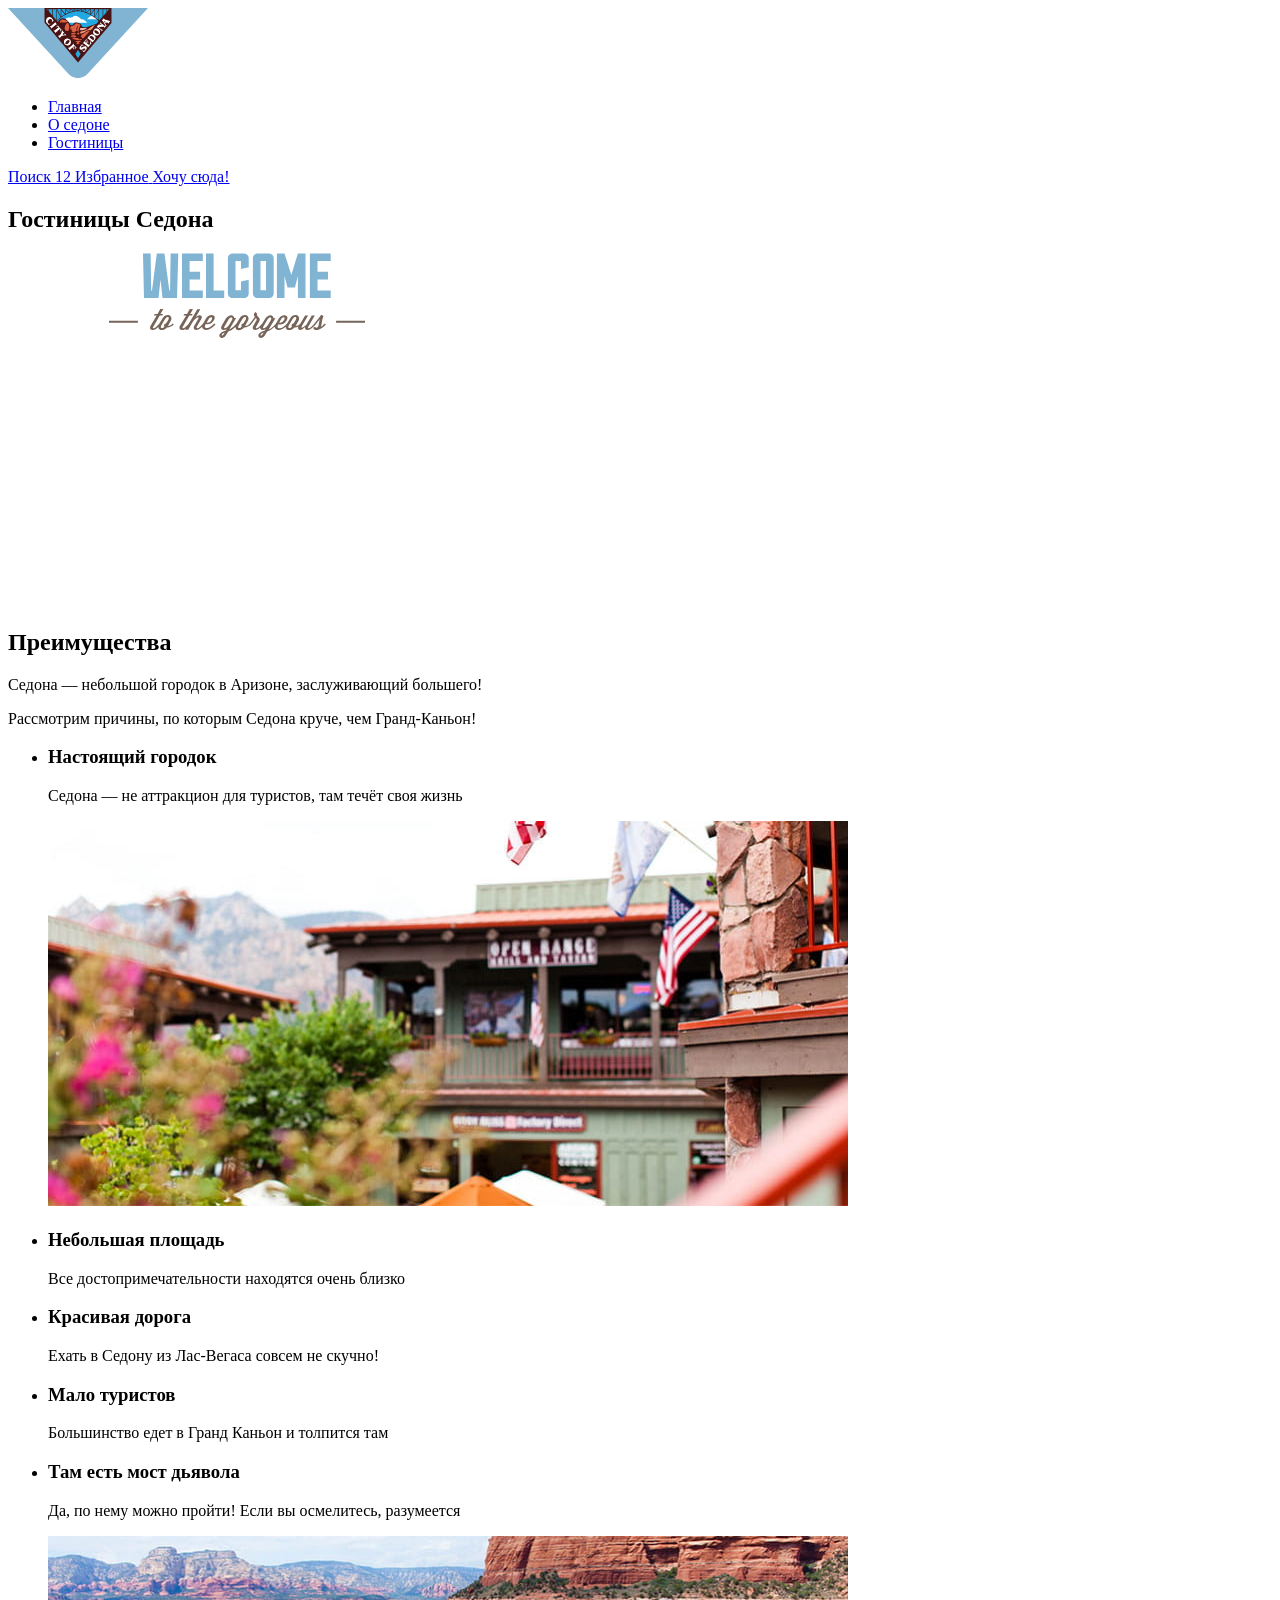
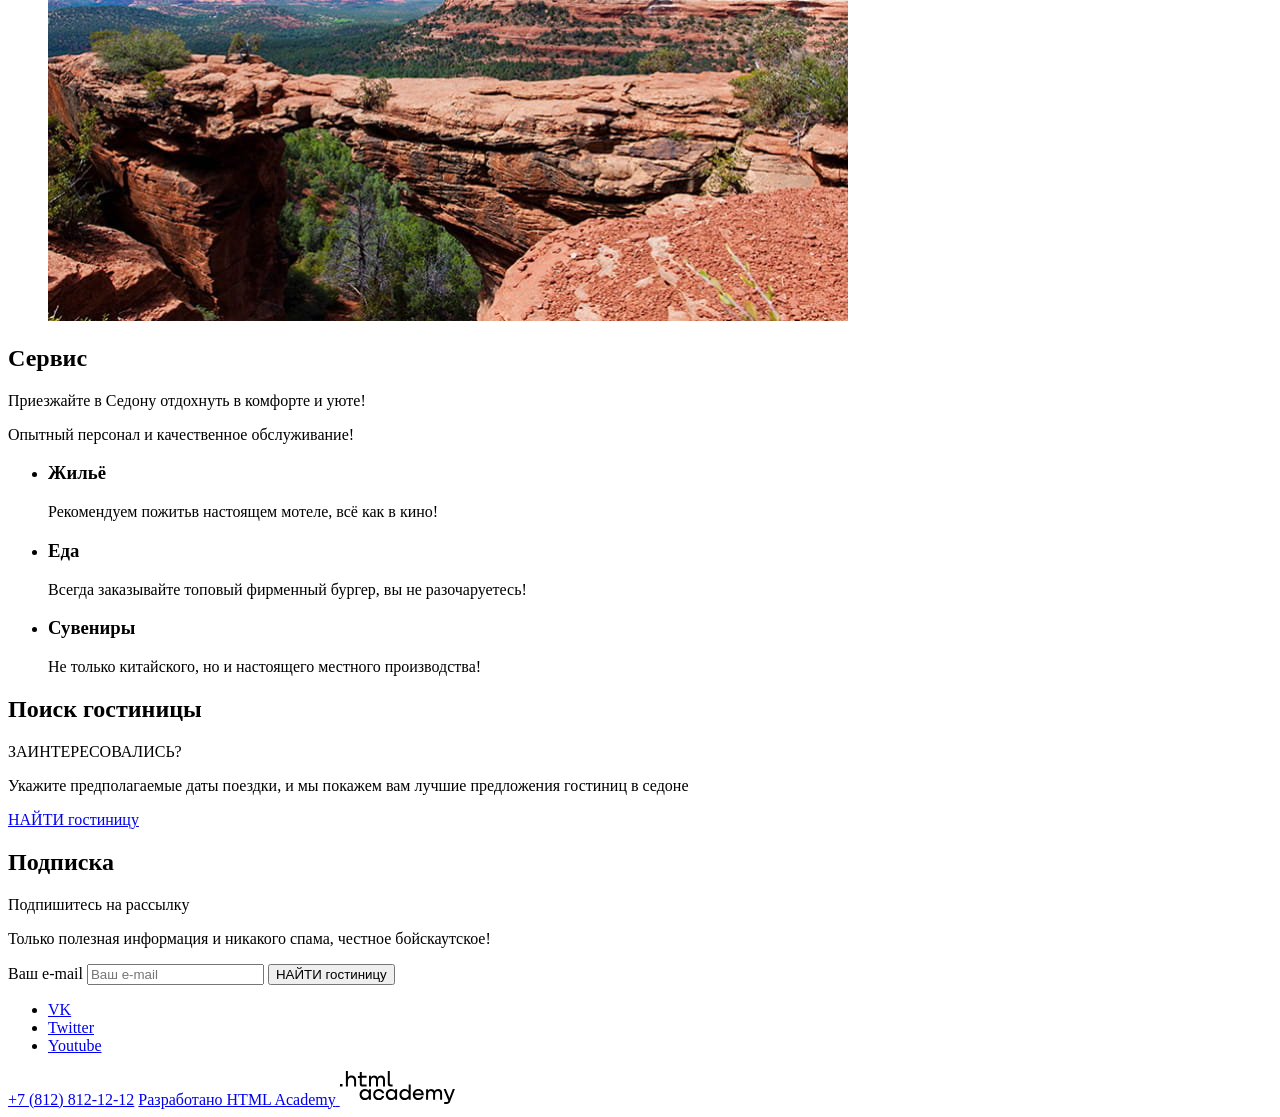
==== index.html @ 7c98ccb4 "Правки разметки и подключение стилей" ====
<!DOCTYPE html>
<html class="page" lang="ru">
  <head>
    <meta charset="utf-8">
    <meta name="viewport" content="width=device-width,initial-scale=1">
    <link href="styles/styles.css" rel="stylesheet">
    <title>HTML Academy: Седона</title>
  </head>
  <body class="page__body">
    <header class="page__header header">
      <div class="header__container">
        <div class="header__logo logo">
          <a
            href="/"
            aria-label="Home"
            title="Home"
            tabindex="0"
          >
            <img src="img/content-images/logo.svg" alt="Гостиницы Седона">
          </a>
        </div>

        <nav class="header__navigation">
          <ul class="header__navigation-list">
            <li class="header__navigation-item">
              <a class="header__navigation-link" href="#">
                Главная
              </a>
            </li>
            <li class="header__navigation-item">
              <a class="header__navigation-link" href="#">
                О седоне
              </a>
            </li>
            <li class="header__navigation-item">
              <a class="header__navigation-link" href="#">
                Гостиницы
              </a>
            </li>
          </ul>
        </nav>

        <div class="header__user-panel user-panel">
          <a class="user-panel__search" href="#">
            <span class="visually-hidden">Поиск</span>
          </a>
          <a class="user-panel__favorites" href="#">
            <span class="user-panel__favorites-couter">12</span>
            <span class="visually-hidden">Избранное</span>
          </a>
          <a class="user-panel__button button" href="#">
            Хочу сюда!
          </a>
        </div>
      </div>
    </header>
    <main class="page__main">

      <section class="hero">
        <h1 class="visually-hidden">Гостиницы Седона</h1>
        <img class="hero__image" src="img/content-images/welcome.svg" alt="Welcome to the gorgeous Sedona">
      </section>

      <section class="features">
        <h2 class="visually-hidden">Преимущества</h2>

        <div class="features__intro">
          <p class="features__intro-heading">Седона — небольшой городок в Аризоне, заслуживающий большего!</p>
          <p class="features__intro-text">Рассмотрим причины, по которым Седона круче, чем Гранд-Каньон!</p>
        </div>

        <ul class="features__list">
          <li class="features__item features__item--special">
            <div class="features__content">
              <h3 class="features__heading">Настоящий городок</h3>
              <p class="features__text">Седона — не аттракцион для туристов, там течёт своя жизнь</p>
            </div>

            <div class="features__picture features__picture--right">
              <img src="img/content-images/photo-1.jpg" alt="Отель с магазином, на фоне горы">
            </div>
          </li>

          <li class="features__item">
            <div class="features__content">
              <h3 class="features__heading">Небольшая площадь</h3>
              <p class="features__text">Все достопримечательности находятся очень близко</p>
            </div>
          </li>

          <li class="features__item">
            <div class="features__content">
              <h3 class="features__heading">Красивая дорога</h3>
              <p class="features__text">Ехать в Седону из Лас-Вегаса совсем не скучно!</p>
            </div>
          </li>

          <li class="features__item">
            <div class="features__content">
              <h3 class="features__heading">Мало туристов</h3>
              <p class="features__text">Большинство едет в Гранд Каньон и толпится там</p>
            </div>
          </li>

          <li class="features__item features__item--special">
            <div class="features__content">
              <h3 class="features__heading">Там есть мост дьявола</h3>
              <p class="features__text">Да, по нему можно пройти! Если вы осмелитесь, разумеется</p>
            </div>

            <div class="features__picture features__picture--left">
              <img src="img/content-images/photo-2.jpg" alt="Естественный каменный мост над пропастью, на фоне долины, окруженной горами">
            </div>
          </li>
        </ul>
      </section>

      <section class="services">
        <h2 class="visually-hidden">Сервис</h2>
        <div class="services__intro">
          <p class="services__intro-heading">Приезжайте в Седону отдохнуть в комфорте и уюте!</p>
          <p class="services__intro-text">Опытный персонал и качественное обслуживание!</p>
        </div>

        <ul class="services__list">
          <li class="services__item">
            <div class="services__content">
              <h3 class="services__title">Жильё</h3>
              <p class="services__text">Рекомендуем пожитьв настоящем мотеле, всё как в кино!</p>
            </div>
          </li>
          <li class="services__item">
            <div class="services__content">
              <h3 class="services__title">Еда</h3>
              <p class="services__text">Всегда заказывайте топовый фирменный бургер, вы не разочаруетесь!</p>
            </div>
          </li>
          <li class="services__item">
            <div class="services__content">
              <h3 class="services__title">Сувениры</h3>
              <p class="services__text">Не только китайского, но и настоящего местного производства!</p>
            </div>
          </li>
        </ul>
      </section>

      <section class="hotel-search">
        <h2 class="visually-hidden">Поиск гостиницы</h2>
        <div class="search__container">
          <p class="search__heading">ЗАИНТЕРЕСОВАЛИСЬ?</p>
          <p class="search__text">Укажите предполагаемые даты поездки, и мы покажем вам лучшие предложения гостиниц в седоне</p>
          <a class="search__button button" href="#">НАЙТИ гостиницу</a>
        </div>
      </section>

      <section class="subscribe">
        <h2 class="visually-hidden">Подписка</h2>
        <div class="subscribe__container">
          <p class="subscribe__heading">Подпишитесь на рассылку</p>
          <p class="subscribe__text">Только полезная информация и никакого спама, честное бойскаутское!</p>
          <form class="subscribe__form" action="https://echo.htmlacademy.ru/" method="post">
            <label class="subscribe__label">
              <span class="visually-hidden">Ваш e-mail</span>
              <input class="subscribe__input" type="email" name="appointment-mail" placeholder="Ваш e-mail" required>
            </label>
            <button class="subscribe__button button" type="submit">НАЙТИ гостиницу</button>
          </form>
        </div>
      </section>
    </main>
    <footer class="page__footer footer">
      <div class="footer__container">
        <ul class="footer__social social">
          <li class="social__item">
            <a class="social__link" href="https://vk.com/htmlacademy">
              <span class="visually-hidden">VK</span>

            </a>
          </li>
          <li class="social__item">
            <a class="social__link" href="https://t.me/htmlacademy">
              <span class="visually-hidden">Twitter</span>

            </a>
          </li>
          <li class="social__item">
            <a class="social__link" href="https://www.youtube.com/user/htmlacademyru">
              <span class="visually-hidden">Youtube</span>

            </a>
          </li>
       </ul>
        <a class="footer__phone" href="tel:78128121212">+7 (812) 812-12-12</a>
        <a class="footer__partner-logo" href="https://htmlacademy.ru/">
          <span class="visually-hidden">Разработано HTML Academy</span>
          <svg xmlns="http://www.w3.org/2000/svg" width="115" height="34" viewbox="0 0 115 34" aria-hidden="true">
            <path d="M0 12.9v2.6h2.5v-2.6H0ZM11.6 4.5c-1.6 0-2.8.7-3.6 1.7h-.1V0h-2v15.5h2v-5.3c0-2.1 1.3-3.6 3.3-3.6 1.8 0 2.9 1.4 2.9 3.2v5.7h2V9.4c.1-3-1.8-4.9-4.5-4.9ZM26.6 4.8h-4.8V1.1h-2v3.8h-1.9v2h1.9v6c0 1.7 1 2.7 2.7 2.7h4.1v-2h-3.7c-.7 0-1.1-.4-1.1-1.1V6.8h4.8v-2ZM41.1 4.6c-1.6 0-2.9.8-3.5 2.1h-.1c-.6-1.2-1.8-2.1-3.4-2.1-1.4 0-2.5.8-3.1 1.8h-.1V4.8H29v10.6h2V10c0-2 1-3.5 2.6-3.5 1.5 0 2.4 1 2.4 2.6v6.3h2V9.8c0-2.4 1.4-3.3 2.6-3.3 1.5 0 2.4 1 2.4 2.6v6.3h2V8.9c.1-2.5-1.4-4.3-3.9-4.3ZM47.8 12.7c0 1.7 1 2.7 2.8 2.7h2v-2h-1.7c-.7 0-1.1-.4-1.1-1.1V0h-2v12.7ZM28.9 19.7c-.9-1.1-2.2-1.8-3.9-1.8-3.1 0-5.4 2.3-5.4 5.6s2.3 5.6 5.4 5.6c1.8 0 3-.8 3.8-1.9h.1v1.6h2V18.2h-2v1.5Zm-3.6 7.4c-2.2 0-3.6-1.6-3.6-3.6s1.4-3.6 3.6-3.6 3.6 1.6 3.6 3.6c0 1.9-1.4 3.6-3.6 3.6ZM44.2 22c-.5-2.4-2.6-4.1-5.4-4.1a5.4 5.4 0 0 0-5.6 5.6c0 3.1 2.2 5.6 5.6 5.6 2.8 0 4.9-1.8 5.4-4.2h-2.1a3.4 3.4 0 0 1-3.3 2.3c-2.2 0-3.6-1.6-3.6-3.6s1.4-3.6 3.6-3.6c1.6 0 2.8 1 3.3 2.2h2.1V22ZM55.1 19.7c-.9-1.1-2.2-1.8-3.9-1.8-3.1 0-5.4 2.3-5.4 5.6s2.3 5.6 5.4 5.6c1.8 0 3-.8 3.8-1.9h.1v1.6h2V18.2h-2v1.5Zm-3.6 7.4c-2.2 0-3.6-1.6-3.6-3.6s1.4-3.6 3.6-3.6 3.6 1.6 3.6 3.6c0 1.9-1.5 3.6-3.6 3.6ZM68.7 19.8c-.9-1.1-2.2-1.9-3.9-1.9-3.1 0-5.4 2.3-5.4 5.6s2.2 5.6 5.4 5.6c1.7 0 3-.8 3.8-1.8h.1v1.5h2V13.4h-2v6.4Zm-3.6 7.3c-2.2 0-3.6-1.6-3.6-3.6s1.4-3.6 3.6-3.6 3.6 1.6 3.6 3.6c-.1 2-1.5 3.6-3.6 3.6ZM78.3 17.9c-3.3 0-5.5 2.5-5.5 5.6 0 3 2.1 5.6 5.5 5.6 2.5 0 4.5-1.3 5.2-3.6h-2.1c-.5 1-1.6 1.6-3 1.6-1.9 0-3.3-1.3-3.4-2.9h8.8c.2-3.6-2-6.3-5.5-6.3Zm0 1.9c1.7 0 3 1 3.3 2.6h-6.5c.3-1.5 1.5-2.6 3.2-2.6ZM98.2 17.9c-1.6 0-2.9.8-3.6 2h-.1c-.6-1.2-1.8-2-3.4-2-1.4 0-2.5.7-3.1 1.8v-1.5h-1.9v10.6h2v-5.4c0-2 1-3.4 2.6-3.5 1.5 0 2.4 1 2.4 2.6v6.3h2v-5.6c0-2.4 1.4-3.3 2.6-3.3 1.5 0 2.4 1 2.4 2.6v6.3h2v-6.5c.1-2.6-1.4-4.4-3.9-4.4ZM109.4 27l-3.6-8.9h-2.2l4.8 11.6c-.3.9-.7 1.2-1.7 1.2h-2.5v2h2.5c1.8 0 2.8-.8 3.5-2.6l4.7-12.2h-2.1l-3.4 8.9Z"/>
          </svg>
        </a>
      </div>
    </footer>
  </body>
</html>
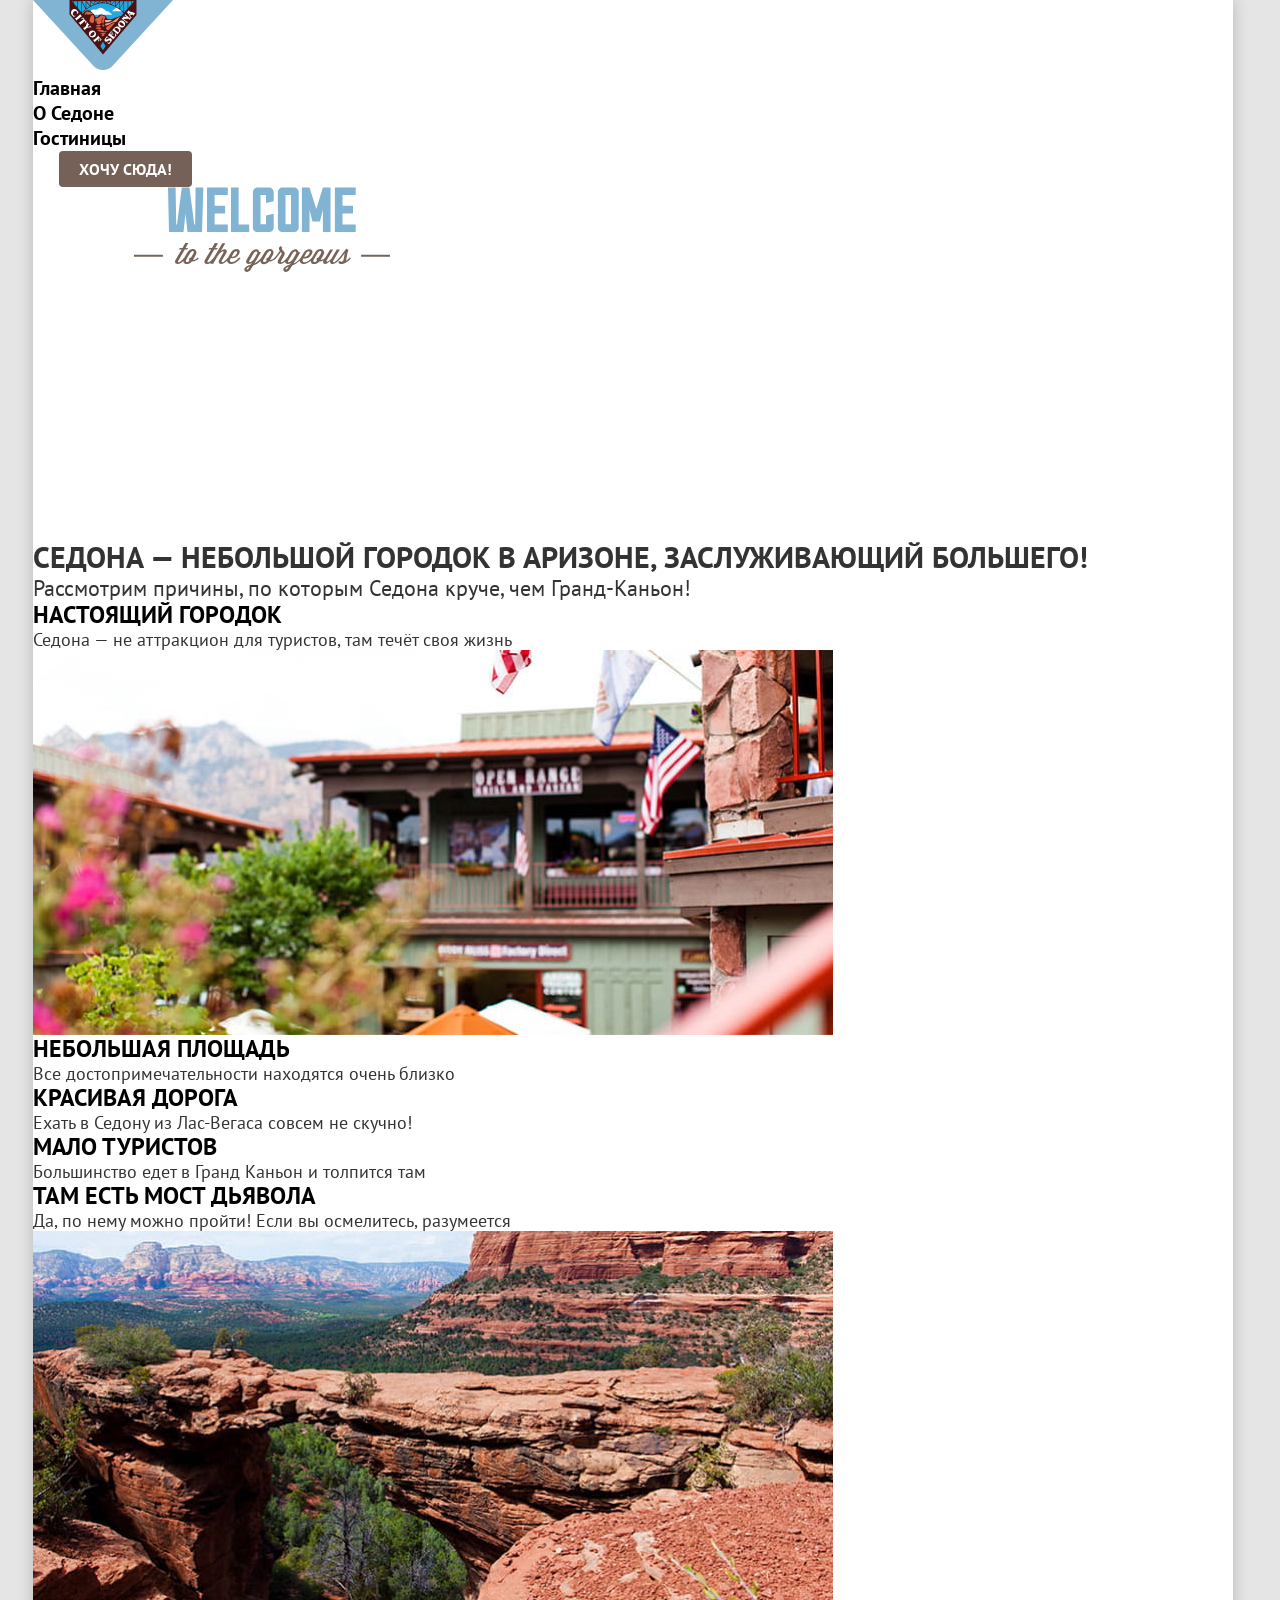
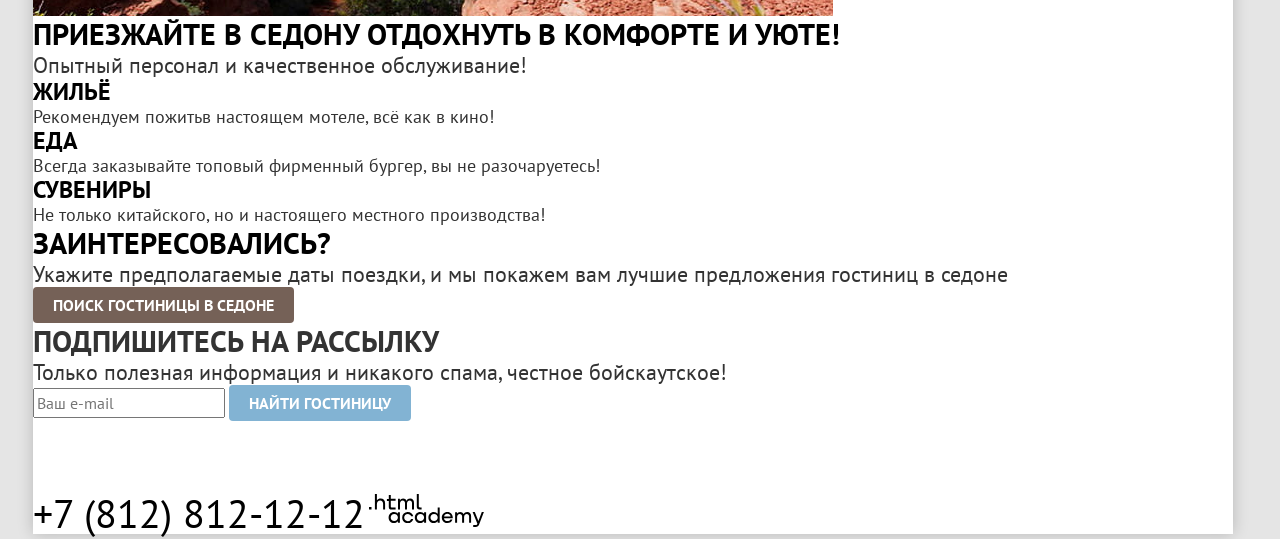
==== commit f35eb8bc: "Добавлены шрифты и базовые текстовые стили. Мелкие правки текста и разметки." ====
--- a/index.html
+++ b/index.html
@@ -7,197 +7,198 @@
     <title>HTML Academy: Седона</title>
   </head>
   <body class="page__body">
-    <header class="page__header header">
-      <div class="header__container">
-        <div class="header__logo logo">
+    <div class="page__wrapper">
+      <header class="page__header header">
+        <div class="header__container">
           <a
+            class="header__logo logo"
             href="/"
             aria-label="Home"
             title="Home"
             tabindex="0"
           >
-            <img src="img/content-images/logo.svg" alt="Гостиницы Седона">
+            <img src="img/content-images/logo.svg" width="140" height="70" alt="Гостиницы Седона">
+          </a>
+
+          <nav class="header__navigation">
+            <ul class="header__navigation-list">
+              <li class="header__navigation-item">
+                <a class="header__navigation-link" href="#">
+                  Главная
+                </a>
+              </li>
+              <li class="header__navigation-item">
+                <a class="header__navigation-link" href="#">
+                  О Седоне
+                </a>
+              </li>
+              <li class="header__navigation-item">
+                <a class="header__navigation-link" href="#">
+                  Гостиницы
+                </a>
+              </li>
+            </ul>
+          </nav>
+
+          <div class="header__user-panel user-panel">
+            <a class="user-panel__search" href="#">
+              <span class="visually-hidden">Поиск</span>
+            </a>
+            <a class="user-panel__favorites" href="#">
+              <span class="user-panel__favorites-counter">12</span>
+              <span class="visually-hidden">Избранное</span>
+            </a>
+            <a class="user-panel__button button" href="#">
+              Хочу сюда!
+            </a>
+          </div>
+        </div>
+      </header>
+      <main class="page__main">
+
+        <section class="hero">
+          <h1 class="visually-hidden">Гостиницы Седона</h1>
+          <img class="hero__image" src="img/content-images/welcome.svg" width="458" height="352" alt="Welcome to the gorgeous Sedona">
+        </section>
+
+        <section class="features">
+          <h2 class="visually-hidden">Преимущества</h2>
+
+          <div class="features__intro">
+            <p class="features__intro-heading">Седона — небольшой городок в Аризоне, заслуживающий большего!</p>
+            <p class="features__intro-text">Рассмотрим причины, по которым Седона круче, чем Гранд-Каньон!</p>
+          </div>
+
+          <ul class="features__list">
+            <li class="features__item features__item--special">
+              <div class="features__content">
+                <h3 class="features__heading">Настоящий городок</h3>
+                <p class="features__text">Седона — не аттракцион для туристов, там течёт своя жизнь</p>
+              </div>
+
+              <div class="features__picture features__picture--right">
+                <img src="img/content-images/photo-1.jpg" width="800" height="385" alt="Отель с магазином, на фоне горы">
+              </div>
+            </li>
+
+            <li class="features__item">
+              <div class="features__content">
+                <h3 class="features__heading">Небольшая площадь</h3>
+                <p class="features__text">Все достопримечательности находятся очень близко</p>
+              </div>
+            </li>
+
+            <li class="features__item">
+              <div class="features__content">
+                <h3 class="features__heading">Красивая дорога</h3>
+                <p class="features__text">Ехать в Седону из Лас-Вегаса совсем не скучно!</p>
+              </div>
+            </li>
+
+            <li class="features__item">
+              <div class="features__content">
+                <h3 class="features__heading">Мало туристов</h3>
+                <p class="features__text">Большинство едет в Гранд Каньон и толпится там</p>
+              </div>
+            </li>
+
+            <li class="features__item features__item--special">
+              <div class="features__content">
+                <h3 class="features__heading">Там есть мост дьявола</h3>
+                <p class="features__text">Да, по нему можно пройти! Если вы осмелитесь, разумеется</p>
+              </div>
+
+              <div class="features__picture features__picture--left">
+                <img src="img/content-images/photo-2.jpg" width="800" height="385" alt="Естественный каменный мост над пропастью, на фоне долины, окруженной горами">
+              </div>
+            </li>
+          </ul>
+        </section>
+
+        <section class="services">
+          <h2 class="visually-hidden">Сервис</h2>
+          <div class="services__intro">
+            <p class="services__intro-heading">Приезжайте в Седону отдохнуть в комфорте и уюте!</p>
+            <p class="services__intro-text">Опытный персонал и качественное обслуживание!</p>
+          </div>
+
+          <ul class="services__list">
+            <li class="services__item">
+              <div class="services__content">
+                <h3 class="services__title">Жильё</h3>
+                <p class="services__text">Рекомендуем пожитьв настоящем мотеле, всё как в кино!</p>
+              </div>
+            </li>
+            <li class="services__item">
+              <div class="services__content">
+                <h3 class="services__title">Еда</h3>
+                <p class="services__text">Всегда заказывайте топовый фирменный бургер, вы не разочаруетесь!</p>
+              </div>
+            </li>
+            <li class="services__item">
+              <div class="services__content">
+                <h3 class="services__title">Сувениры</h3>
+                <p class="services__text">Не только китайского, но и настоящего местного производства!</p>
+              </div>
+            </li>
+          </ul>
+        </section>
+
+        <section class="hotel-search">
+          <h2 class="visually-hidden">Поиск гостиницы</h2>
+          <div class="hotel-search__container">
+            <p class="hotel-search__heading">ЗАИНТЕРЕСОВАЛИСЬ?</p>
+            <p class="hotel-search__text">Укажите предполагаемые даты поездки, и мы покажем вам лучшие предложения гостиниц в седоне</p>
+            <button class="hotel-search__button button" href="#">ПОИСК ГОСТИНИЦЫ В седоне</button>
+          </div>
+        </section>
+
+        <section class="subscribe">
+          <h2 class="visually-hidden">Подписка</h2>
+          <div class="subscribe__container">
+            <p class="subscribe__heading">Подпишитесь на рассылку</p>
+            <p class="subscribe__text">Только полезная информация и никакого спама, честное бойскаутское!</p>
+            <form class="subscribe__form" action="https://echo.htmlacademy.ru/" method="post">
+              <label class="subscribe__label">
+                <span class="visually-hidden">Ваш e-mail</span>
+                <input class="subscribe__input" type="email" name="appointment-mail" placeholder="Ваш e-mail" required>
+              </label>
+              <button class="subscribe__button button button-secondary" type="submit">НАЙТИ гостиницу</button>
+            </form>
+          </div>
+        </section>
+      </main>
+      <footer class="page__footer footer">
+        <div class="footer__container">
+          <ul class="footer__social social">
+            <li class="social__item">
+              <a class="social__link" href="https://vk.com/htmlacademy">
+                <span class="visually-hidden">VK</span>
+
+              </a>
+            </li>
+            <li class="social__item">
+              <a class="social__link" href="https://t.me/htmlacademy">
+                <span class="visually-hidden">Twitter</span>
+
+              </a>
+            </li>
+            <li class="social__item">
+              <a class="social__link" href="https://www.youtube.com/user/htmlacademyru">
+                <span class="visually-hidden">Youtube</span>
+
+              </a>
+            </li>
+         </ul>
+          <a class="footer__phone" href="tel:78128121212">+7 (812) 812-12-12</a>
+          <a class="footer__partner-logo" href="https://htmlacademy.ru/">
+            <span class="visually-hidden">Разработано HTML Academy</span>
+            <svg xmlns="http://www.w3.org/2000/svg" width="115" height="34" viewbox="0 0 115 34" aria-hidden="true">
+              <path d="M0 12.9v2.6h2.5v-2.6H0ZM11.6 4.5c-1.6 0-2.8.7-3.6 1.7h-.1V0h-2v15.5h2v-5.3c0-2.1 1.3-3.6 3.3-3.6 1.8 0 2.9 1.4 2.9 3.2v5.7h2V9.4c.1-3-1.8-4.9-4.5-4.9ZM26.6 4.8h-4.8V1.1h-2v3.8h-1.9v2h1.9v6c0 1.7 1 2.7 2.7 2.7h4.1v-2h-3.7c-.7 0-1.1-.4-1.1-1.1V6.8h4.8v-2ZM41.1 4.6c-1.6 0-2.9.8-3.5 2.1h-.1c-.6-1.2-1.8-2.1-3.4-2.1-1.4 0-2.5.8-3.1 1.8h-.1V4.8H29v10.6h2V10c0-2 1-3.5 2.6-3.5 1.5 0 2.4 1 2.4 2.6v6.3h2V9.8c0-2.4 1.4-3.3 2.6-3.3 1.5 0 2.4 1 2.4 2.6v6.3h2V8.9c.1-2.5-1.4-4.3-3.9-4.3ZM47.8 12.7c0 1.7 1 2.7 2.8 2.7h2v-2h-1.7c-.7 0-1.1-.4-1.1-1.1V0h-2v12.7ZM28.9 19.7c-.9-1.1-2.2-1.8-3.9-1.8-3.1 0-5.4 2.3-5.4 5.6s2.3 5.6 5.4 5.6c1.8 0 3-.8 3.8-1.9h.1v1.6h2V18.2h-2v1.5Zm-3.6 7.4c-2.2 0-3.6-1.6-3.6-3.6s1.4-3.6 3.6-3.6 3.6 1.6 3.6 3.6c0 1.9-1.4 3.6-3.6 3.6ZM44.2 22c-.5-2.4-2.6-4.1-5.4-4.1a5.4 5.4 0 0 0-5.6 5.6c0 3.1 2.2 5.6 5.6 5.6 2.8 0 4.9-1.8 5.4-4.2h-2.1a3.4 3.4 0 0 1-3.3 2.3c-2.2 0-3.6-1.6-3.6-3.6s1.4-3.6 3.6-3.6c1.6 0 2.8 1 3.3 2.2h2.1V22ZM55.1 19.7c-.9-1.1-2.2-1.8-3.9-1.8-3.1 0-5.4 2.3-5.4 5.6s2.3 5.6 5.4 5.6c1.8 0 3-.8 3.8-1.9h.1v1.6h2V18.2h-2v1.5Zm-3.6 7.4c-2.2 0-3.6-1.6-3.6-3.6s1.4-3.6 3.6-3.6 3.6 1.6 3.6 3.6c0 1.9-1.5 3.6-3.6 3.6ZM68.7 19.8c-.9-1.1-2.2-1.9-3.9-1.9-3.1 0-5.4 2.3-5.4 5.6s2.2 5.6 5.4 5.6c1.7 0 3-.8 3.8-1.8h.1v1.5h2V13.4h-2v6.4Zm-3.6 7.3c-2.2 0-3.6-1.6-3.6-3.6s1.4-3.6 3.6-3.6 3.6 1.6 3.6 3.6c-.1 2-1.5 3.6-3.6 3.6ZM78.3 17.9c-3.3 0-5.5 2.5-5.5 5.6 0 3 2.1 5.6 5.5 5.6 2.5 0 4.5-1.3 5.2-3.6h-2.1c-.5 1-1.6 1.6-3 1.6-1.9 0-3.3-1.3-3.4-2.9h8.8c.2-3.6-2-6.3-5.5-6.3Zm0 1.9c1.7 0 3 1 3.3 2.6h-6.5c.3-1.5 1.5-2.6 3.2-2.6ZM98.2 17.9c-1.6 0-2.9.8-3.6 2h-.1c-.6-1.2-1.8-2-3.4-2-1.4 0-2.5.7-3.1 1.8v-1.5h-1.9v10.6h2v-5.4c0-2 1-3.4 2.6-3.5 1.5 0 2.4 1 2.4 2.6v6.3h2v-5.6c0-2.4 1.4-3.3 2.6-3.3 1.5 0 2.4 1 2.4 2.6v6.3h2v-6.5c.1-2.6-1.4-4.4-3.9-4.4ZM109.4 27l-3.6-8.9h-2.2l4.8 11.6c-.3.9-.7 1.2-1.7 1.2h-2.5v2h2.5c1.8 0 2.8-.8 3.5-2.6l4.7-12.2h-2.1l-3.4 8.9Z"/>
+            </svg>
           </a>
         </div>
-
-        <nav class="header__navigation">
-          <ul class="header__navigation-list">
-            <li class="header__navigation-item">
-              <a class="header__navigation-link" href="#">
-                Главная
-              </a>
-            </li>
-            <li class="header__navigation-item">
-              <a class="header__navigation-link" href="#">
-                О седоне
-              </a>
-            </li>
-            <li class="header__navigation-item">
-              <a class="header__navigation-link" href="#">
-                Гостиницы
-              </a>
-            </li>
-          </ul>
-        </nav>
-
-        <div class="header__user-panel user-panel">
-          <a class="user-panel__search" href="#">
-            <span class="visually-hidden">Поиск</span>
-          </a>
-          <a class="user-panel__favorites" href="#">
-            <span class="user-panel__favorites-couter">12</span>
-            <span class="visually-hidden">Избранное</span>
-          </a>
-          <a class="user-panel__button button" href="#">
-            Хочу сюда!
-          </a>
-        </div>
-      </div>
-    </header>
-    <main class="page__main">
-
-      <section class="hero">
-        <h1 class="visually-hidden">Гостиницы Седона</h1>
-        <img class="hero__image" src="img/content-images/welcome.svg" alt="Welcome to the gorgeous Sedona">
-      </section>
-
-      <section class="features">
-        <h2 class="visually-hidden">Преимущества</h2>
-
-        <div class="features__intro">
-          <p class="features__intro-heading">Седона — небольшой городок в Аризоне, заслуживающий большего!</p>
-          <p class="features__intro-text">Рассмотрим причины, по которым Седона круче, чем Гранд-Каньон!</p>
-        </div>
-
-        <ul class="features__list">
-          <li class="features__item features__item--special">
-            <div class="features__content">
-              <h3 class="features__heading">Настоящий городок</h3>
-              <p class="features__text">Седона — не аттракцион для туристов, там течёт своя жизнь</p>
-            </div>
-
-            <div class="features__picture features__picture--right">
-              <img src="img/content-images/photo-1.jpg" alt="Отель с магазином, на фоне горы">
-            </div>
-          </li>
-
-          <li class="features__item">
-            <div class="features__content">
-              <h3 class="features__heading">Небольшая площадь</h3>
-              <p class="features__text">Все достопримечательности находятся очень близко</p>
-            </div>
-          </li>
-
-          <li class="features__item">
-            <div class="features__content">
-              <h3 class="features__heading">Красивая дорога</h3>
-              <p class="features__text">Ехать в Седону из Лас-Вегаса совсем не скучно!</p>
-            </div>
-          </li>
-
-          <li class="features__item">
-            <div class="features__content">
-              <h3 class="features__heading">Мало туристов</h3>
-              <p class="features__text">Большинство едет в Гранд Каньон и толпится там</p>
-            </div>
-          </li>
-
-          <li class="features__item features__item--special">
-            <div class="features__content">
-              <h3 class="features__heading">Там есть мост дьявола</h3>
-              <p class="features__text">Да, по нему можно пройти! Если вы осмелитесь, разумеется</p>
-            </div>
-
-            <div class="features__picture features__picture--left">
-              <img src="img/content-images/photo-2.jpg" alt="Естественный каменный мост над пропастью, на фоне долины, окруженной горами">
-            </div>
-          </li>
-        </ul>
-      </section>
-
-      <section class="services">
-        <h2 class="visually-hidden">Сервис</h2>
-        <div class="services__intro">
-          <p class="services__intro-heading">Приезжайте в Седону отдохнуть в комфорте и уюте!</p>
-          <p class="services__intro-text">Опытный персонал и качественное обслуживание!</p>
-        </div>
-
-        <ul class="services__list">
-          <li class="services__item">
-            <div class="services__content">
-              <h3 class="services__title">Жильё</h3>
-              <p class="services__text">Рекомендуем пожитьв настоящем мотеле, всё как в кино!</p>
-            </div>
-          </li>
-          <li class="services__item">
-            <div class="services__content">
-              <h3 class="services__title">Еда</h3>
-              <p class="services__text">Всегда заказывайте топовый фирменный бургер, вы не разочаруетесь!</p>
-            </div>
-          </li>
-          <li class="services__item">
-            <div class="services__content">
-              <h3 class="services__title">Сувениры</h3>
-              <p class="services__text">Не только китайского, но и настоящего местного производства!</p>
-            </div>
-          </li>
-        </ul>
-      </section>
-
-      <section class="hotel-search">
-        <h2 class="visually-hidden">Поиск гостиницы</h2>
-        <div class="search__container">
-          <p class="search__heading">ЗАИНТЕРЕСОВАЛИСЬ?</p>
-          <p class="search__text">Укажите предполагаемые даты поездки, и мы покажем вам лучшие предложения гостиниц в седоне</p>
-          <a class="search__button button" href="#">НАЙТИ гостиницу</a>
-        </div>
-      </section>
-
-      <section class="subscribe">
-        <h2 class="visually-hidden">Подписка</h2>
-        <div class="subscribe__container">
-          <p class="subscribe__heading">Подпишитесь на рассылку</p>
-          <p class="subscribe__text">Только полезная информация и никакого спама, честное бойскаутское!</p>
-          <form class="subscribe__form" action="https://echo.htmlacademy.ru/" method="post">
-            <label class="subscribe__label">
-              <span class="visually-hidden">Ваш e-mail</span>
-              <input class="subscribe__input" type="email" name="appointment-mail" placeholder="Ваш e-mail" required>
-            </label>
-            <button class="subscribe__button button" type="submit">НАЙТИ гостиницу</button>
-          </form>
-        </div>
-      </section>
-    </main>
-    <footer class="page__footer footer">
-      <div class="footer__container">
-        <ul class="footer__social social">
-          <li class="social__item">
-            <a class="social__link" href="https://vk.com/htmlacademy">
-              <span class="visually-hidden">VK</span>
-
-            </a>
-          </li>
-          <li class="social__item">
-            <a class="social__link" href="https://t.me/htmlacademy">
-              <span class="visually-hidden">Twitter</span>
-
-            </a>
-          </li>
-          <li class="social__item">
-            <a class="social__link" href="https://www.youtube.com/user/htmlacademyru">
-              <span class="visually-hidden">Youtube</span>
-
-            </a>
-          </li>
-       </ul>
-        <a class="footer__phone" href="tel:78128121212">+7 (812) 812-12-12</a>
-        <a class="footer__partner-logo" href="https://htmlacademy.ru/">
-          <span class="visually-hidden">Разработано HTML Academy</span>
-          <svg xmlns="http://www.w3.org/2000/svg" width="115" height="34" viewbox="0 0 115 34" aria-hidden="true">
-            <path d="M0 12.9v2.6h2.5v-2.6H0ZM11.6 4.5c-1.6 0-2.8.7-3.6 1.7h-.1V0h-2v15.5h2v-5.3c0-2.1 1.3-3.6 3.3-3.6 1.8 0 2.9 1.4 2.9 3.2v5.7h2V9.4c.1-3-1.8-4.9-4.5-4.9ZM26.6 4.8h-4.8V1.1h-2v3.8h-1.9v2h1.9v6c0 1.7 1 2.7 2.7 2.7h4.1v-2h-3.7c-.7 0-1.1-.4-1.1-1.1V6.8h4.8v-2ZM41.1 4.6c-1.6 0-2.9.8-3.5 2.1h-.1c-.6-1.2-1.8-2.1-3.4-2.1-1.4 0-2.5.8-3.1 1.8h-.1V4.8H29v10.6h2V10c0-2 1-3.5 2.6-3.5 1.5 0 2.4 1 2.4 2.6v6.3h2V9.8c0-2.4 1.4-3.3 2.6-3.3 1.5 0 2.4 1 2.4 2.6v6.3h2V8.9c.1-2.5-1.4-4.3-3.9-4.3ZM47.8 12.7c0 1.7 1 2.7 2.8 2.7h2v-2h-1.7c-.7 0-1.1-.4-1.1-1.1V0h-2v12.7ZM28.9 19.7c-.9-1.1-2.2-1.8-3.9-1.8-3.1 0-5.4 2.3-5.4 5.6s2.3 5.6 5.4 5.6c1.8 0 3-.8 3.8-1.9h.1v1.6h2V18.2h-2v1.5Zm-3.6 7.4c-2.2 0-3.6-1.6-3.6-3.6s1.4-3.6 3.6-3.6 3.6 1.6 3.6 3.6c0 1.9-1.4 3.6-3.6 3.6ZM44.2 22c-.5-2.4-2.6-4.1-5.4-4.1a5.4 5.4 0 0 0-5.6 5.6c0 3.1 2.2 5.6 5.6 5.6 2.8 0 4.9-1.8 5.4-4.2h-2.1a3.4 3.4 0 0 1-3.3 2.3c-2.2 0-3.6-1.6-3.6-3.6s1.4-3.6 3.6-3.6c1.6 0 2.8 1 3.3 2.2h2.1V22ZM55.1 19.7c-.9-1.1-2.2-1.8-3.9-1.8-3.1 0-5.4 2.3-5.4 5.6s2.3 5.6 5.4 5.6c1.8 0 3-.8 3.8-1.9h.1v1.6h2V18.2h-2v1.5Zm-3.6 7.4c-2.2 0-3.6-1.6-3.6-3.6s1.4-3.6 3.6-3.6 3.6 1.6 3.6 3.6c0 1.9-1.5 3.6-3.6 3.6ZM68.7 19.8c-.9-1.1-2.2-1.9-3.9-1.9-3.1 0-5.4 2.3-5.4 5.6s2.2 5.6 5.4 5.6c1.7 0 3-.8 3.8-1.8h.1v1.5h2V13.4h-2v6.4Zm-3.6 7.3c-2.2 0-3.6-1.6-3.6-3.6s1.4-3.6 3.6-3.6 3.6 1.6 3.6 3.6c-.1 2-1.5 3.6-3.6 3.6ZM78.3 17.9c-3.3 0-5.5 2.5-5.5 5.6 0 3 2.1 5.6 5.5 5.6 2.5 0 4.5-1.3 5.2-3.6h-2.1c-.5 1-1.6 1.6-3 1.6-1.9 0-3.3-1.3-3.4-2.9h8.8c.2-3.6-2-6.3-5.5-6.3Zm0 1.9c1.7 0 3 1 3.3 2.6h-6.5c.3-1.5 1.5-2.6 3.2-2.6ZM98.2 17.9c-1.6 0-2.9.8-3.6 2h-.1c-.6-1.2-1.8-2-3.4-2-1.4 0-2.5.7-3.1 1.8v-1.5h-1.9v10.6h2v-5.4c0-2 1-3.4 2.6-3.5 1.5 0 2.4 1 2.4 2.6v6.3h2v-5.6c0-2.4 1.4-3.3 2.6-3.3 1.5 0 2.4 1 2.4 2.6v6.3h2v-6.5c.1-2.6-1.4-4.4-3.9-4.4ZM109.4 27l-3.6-8.9h-2.2l4.8 11.6c-.3.9-.7 1.2-1.7 1.2h-2.5v2h2.5c1.8 0 2.8-.8 3.5-2.6l4.7-12.2h-2.1l-3.4 8.9Z"/>
-          </svg>
-        </a>
-      </div>
-    </footer>
+      </footer>
+    </div>
   </body>
 </html>
--- a/styles/styles.css
+++ b/styles/styles.css
@@ -0,0 +1,690 @@
+@font-face {
+  font-family: 'PT Sans';
+  src:
+    url("../fonts/ptsans-400.woff2") format("woff2");
+  font-weight: 400;
+  font-style: normal;
+  font-display: swap;
+}
+
+@font-face {
+  font-family: 'PT Sans';
+  src:
+    url("../fonts/ptsans-700.woff2") format("woff2");
+  font-weight: 700;
+  font-style: normal;
+  font-display: swap;
+}
+
+:root {
+  --font-family: "PT Sans", sans-serif;
+
+  --base-white: #ffffff;
+  --base-dark: #000000;
+  --base-error: #ff5757;
+
+  --text-dark: #333333;
+  --text-light-opacity-1: rgba(255, 255, 255, 0.3);
+  --text-light-opacity-2: rgba(255, 255, 255, 0.6);
+
+  --base-gray-1: #e5e5e5;
+  --base-gray-2: #f2f2f2;
+
+  --base-blue: #82b3d3;
+  --secondary-blue: #68a2ca;
+  --primary-blue: #3f5e72;
+
+  --base-green: #7db54f;
+  --secondary-green: #6c9e42;
+
+  --base-brown: #756157;
+  --secondary-brown: #615048;
+  --light-brown-opacity: rgba(117, 97, 87, 0.3);
+
+  --background-1: rgba(131, 179, 211, 0.12);
+  --background-2: rgba(131, 179, 211, 0.2);
+}
+
+*,
+::before,
+::after {
+  box-sizing: border-box;
+}
+
+:where(ul, ol):where([class]) {
+  padding-left: 0;
+}
+
+body,
+:where(blockquote, figure):where([class]) {
+  margin: 0;
+}
+
+:where(
+  h1,
+  h2,
+  h3,
+  h4,
+  h5,
+  h6,
+  p,
+  ul,
+  ol,
+  dl
+):where([class]) {
+  margin-block: 0;
+}
+
+:where(dd[class]) {
+  margin-left: 0;
+}
+
+:where(fieldset[class]) {
+  margin-left: 0;
+  padding: 0;
+  border: none;
+}
+
+:where(ul[class]) {
+  list-style: none;
+}
+
+:where(address[class]) {
+  font-style: normal;
+}
+
+p {
+  margin-block: 0;
+}
+
+p:where(:not([class]):not(:last-child)) {
+  margin-bottom: var(--paragraphMarginBottom);
+}
+
+img,
+video {
+  display: block;
+  max-width: 100%;
+  height: auto;
+}
+
+input,
+textarea,
+select,
+button {
+  font: inherit;
+}
+
+html {
+  height: 100%;
+  scrollbar-gutter: stable;
+}
+
+html,
+:has(:target) {
+  scroll-behavior: smooth;
+}
+
+body {
+  min-height: 100%;
+
+  font-family: var(--font-family);
+  font-weight: 400;
+  font-size: 16px;
+  line-height: 1.5;
+  color: var(--text-dark);
+
+  background-color: var(--base-gray-1);
+}
+
+a:where([class]) {
+  display: inline-flex;
+}
+
+button,
+label {
+  cursor: pointer;
+}
+
+.visually-hidden {
+  position: absolute;
+  width: 1px;
+  height: 1px;
+  margin: -1px;
+  border: 0;
+  padding: 0;
+  white-space: nowrap;
+  clip-path: inset(100%);
+  clip: rect(0 0 0 0);
+  overflow: hidden;
+}
+
+.button {
+  display: inline-flex;
+  justify-content: center;
+  min-width: 100px;
+  padding: 8px 20px;
+
+  font-family: var(--font-family);
+  font-weight: 700;
+  font-size: 16px;
+  line-height: 20px;
+  text-transform: uppercase;
+  color: var(--base-white);
+  white-space: nowrap;
+  background-color: var(--base-brown);
+  border: none;
+  border-radius: 4px;
+
+  &:hover,
+  &:focus {
+    background-color: var(--secondary-brown);
+  }
+
+  &:active {
+    color: var(--text-light-opacity-1);
+    background-color: var(--secondary-brown);
+  }
+
+  &:disabled {
+    background-color: var(--base-gray-1);
+  }
+}
+
+.button-secondary {
+  background-color: var(--base-blue);
+
+  &:hover,
+  &:focus {
+    background-color: var(--secondary-blue);
+  }
+
+  &:active {
+    color: var(--text-light-opacity-1);
+    background-color: var(--secondary-blue);
+  }
+
+  &:disabled {
+    background-color: var(--base-gray-1);
+  }
+}
+
+.button-selected {
+  background-color: var(--base-green);
+
+  &:hover,
+  &:focus {
+    background-color: var(--secondary-green);
+  }
+
+  &:active {
+    color: var(--text-light-opacity-1);
+    background-color: var(--secondary-green);
+  }
+
+  &:disabled {
+    background-color: var(--base-gray-1);
+  }
+}
+
+.page__wrapper {
+  margin-inline: auto;
+  width: 1200px;
+
+  background-color: var(--base-white);
+  box-shadow: 0 0 15px 0 #00000033;
+}
+
+.header {
+
+}
+
+.header__container {
+
+}
+
+.logo {
+
+}
+
+.header__navigation {
+
+}
+
+.header__navigation-list {
+
+}
+
+.header__navigation-link {
+  font-weight: 700;
+  font-size: 20px;
+  line-height: 24px;
+  text-decoration: none;
+  color: var(--base-dark);
+}
+
+.user-panel {
+
+}
+
+.user-panel__search {
+
+}
+
+.user-panel__favorites {
+  text-decoration: none;
+  color: var(--base-white);
+}
+
+.user-panel__favorites-counter {
+
+}
+
+.user-panel__button {
+  text-decoration: none;
+}
+
+.hero {
+
+}
+
+.hero__image {
+
+}
+
+.features {
+
+}
+
+.features__intro {
+
+}
+
+.features__intro-heading {
+  font-weight: 700;
+  font-size: 30px;
+  line-height: 36px;
+  text-transform: uppercase;
+}
+
+.features__intro-text {
+  font-size: 22px;
+  line-height: 26px;
+}
+
+.features__list {
+
+}
+
+.features__item {
+
+}
+
+.features__content {
+
+}
+
+.features__heading {
+  font-weight: 700;
+  font-size: 24px;
+  line-height: 28px;
+  text-transform: uppercase;
+  color: var(--base-dark);
+}
+
+.features__text {
+  font-size: 18px;
+  line-height: 21px;
+}
+
+.features__picture {
+
+}
+
+.services {
+
+}
+
+.services__intro {
+
+}
+
+.services__intro-heading {
+  font-weight: 700;
+  font-size: 30px;
+  line-height: 36px;
+  text-transform: uppercase;
+  color: var(--base-dark);
+}
+
+.services__intro-text {
+  font-size: 22px;
+  line-height: 26px;
+}
+
+.services__list {
+
+}
+
+.services__content {
+
+}
+
+.services__title {
+  font-weight: 700;
+  font-size: 24px;
+  line-height: 28px;
+  text-transform: uppercase;
+  color: var(--base-dark);
+}
+
+.services__text {
+  font-size: 18px;
+  line-height: 21px;
+}
+
+.hotel-search {
+
+}
+
+.hotel-search__container {
+
+}
+
+.hotel-search__heading {
+  font-weight: 700;
+  font-size: 30px;
+  line-height: 36px;
+  text-transform: uppercase;
+  color: var(--base-dark);
+}
+
+.hotel-search__text {
+  font-size: 22px;
+  line-height: 26px;
+}
+
+.hotel-search__button {
+
+}
+
+.subscribe {
+
+}
+
+.subscribe__container {
+
+}
+
+.subscribe__heading {
+  font-weight: 700;
+  font-size: 30px;
+  line-height: 36px;
+  text-transform: uppercase;
+}
+
+.subscribe__text {
+  font-size: 22px;
+  line-height: 26px;
+}
+
+.subscribe__form {
+
+}
+
+.subscribe__label {
+
+}
+
+.subscribe__input {
+
+}
+
+.subscribe__button {
+
+}
+
+.footer {
+
+}
+
+.footer__container {
+
+}
+
+.social {
+
+}
+
+.social__link {
+
+}
+
+.footer__phone {
+  font-size: 40px;
+  line-height: 40px;
+  text-decoration: none;
+  color: var(--base-dark);
+}
+
+.footer__partner-logo {
+
+}
+
+.catalog {
+
+}
+
+.catalog__filter-container {
+
+}
+
+.catalog__title {
+  font-weight: 700;
+  font-size: 60px;
+  line-height: 78px;
+  color: var(--base-white);
+}
+
+.breadcrumbs {
+
+}
+
+.breadcrumbs__link {
+  font-size: 16px;
+  line-height: 21px;
+  text-decoration: none;
+  color: var(--base-white);
+}
+
+.catalog__filter {
+
+}
+
+.fieldset {
+
+}
+
+.fieldset__title {
+  font-weight: 700;
+  font-size: 20px;
+  line-height: 24px;
+  color: var(--base-white);
+}
+
+.fieldset__list {
+
+}
+
+.fieldset__label {
+
+}
+
+.fieldset__control-mark {
+
+}
+
+.fieldset__control-label {
+  font-size: 18px;
+  line-height: 23px;
+  color: var(--base-white);
+}
+
+.range {
+
+}
+
+.range__inputs {
+
+}
+
+.range__input {
+
+}
+
+.range__filter-input {
+
+}
+
+.range__inputs-label {
+
+}
+
+.range__scale {
+
+}
+
+.range__bar {
+
+}
+
+.range__toggle {
+
+}
+
+.catalog__filter-buttons {
+
+}
+
+.catalog__filter-submit-button {
+
+}
+
+.catalog__filter-reset-button {
+
+}
+
+.sorting {
+
+}
+
+.sorting__menu {
+
+}
+
+.sorting__bar {
+  font-weight: 700;
+  font-size: 30px;
+  line-height: 36px;
+  text-transform: uppercase;
+}
+
+.sorting__count {
+
+}
+
+.sorting__mod {
+
+}
+
+.sorting__select {
+
+}
+
+.sorting__view {
+
+}
+
+.sorting__view-item {
+
+}
+
+.sorting__view-link {
+
+}
+
+.cards {
+
+}
+
+.card {
+
+}
+
+.card__link {
+  text-decoration: none;
+  color: var(--base-dark);
+}
+
+.card__title {
+  font-weight: 700;
+  font-size: 24px;
+  line-height: 28px;
+}
+
+.card__img {
+
+}
+
+.card__description {
+
+}
+
+.card__description-text {
+  font-size: 18px;
+  line-height: 21px;
+}
+
+.card__description-price {
+  font-size: 18px;
+  line-height: 21px;
+}
+
+.card__details {
+
+}
+
+.card__favorites {
+
+}
+
+.card__star-rating {
+
+}
+
+.card__rating {
+  font-size: 16px;
+  line-height: 20px;
+  text-transform: uppercase;
+}
+
+.sorting__pagination {
+
+}
+
+.pagination__list {
+
+}
+
+.pagination__item {
+
+}
+
+.pagination__link {
+  font-weight: 700;
+  font-size: 20px;
+  line-height: 36px;
+  text-transform: uppercase;
+  text-decoration: none;
+  color: var(--base-white);
+}
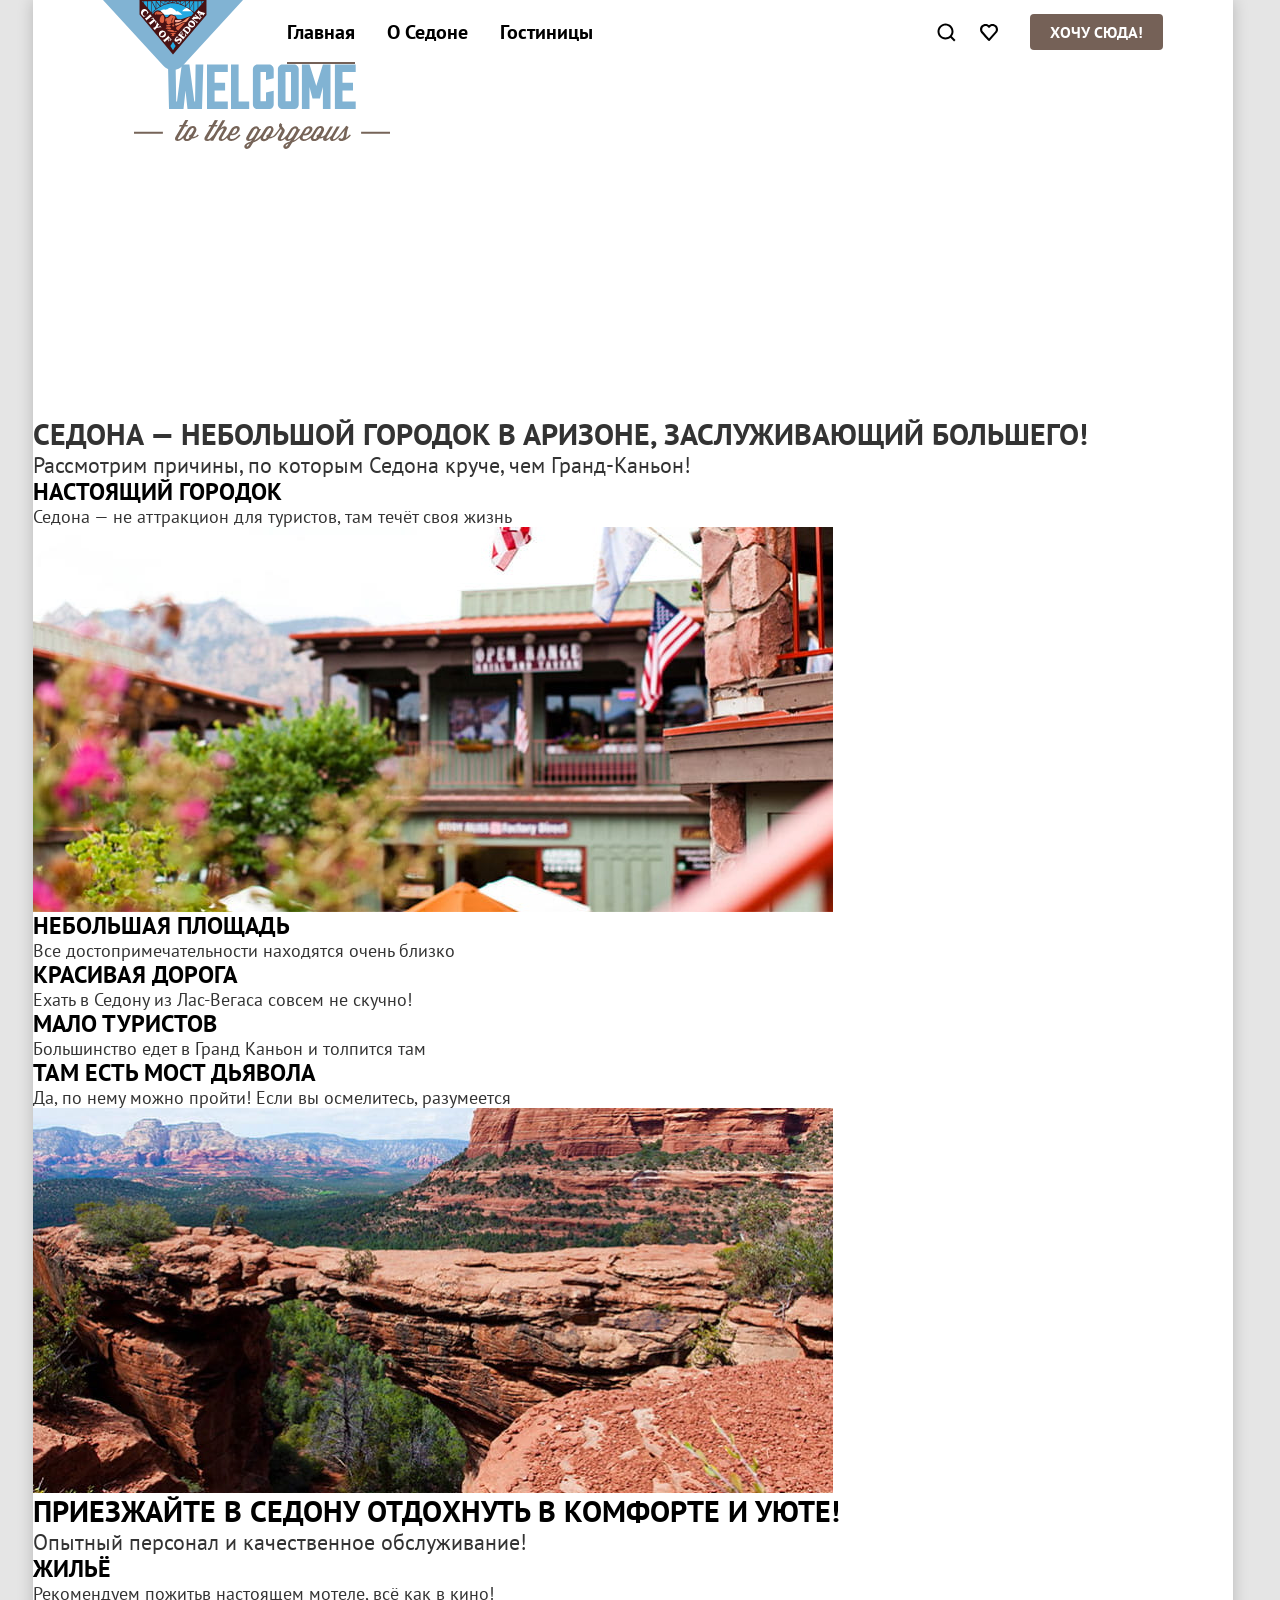
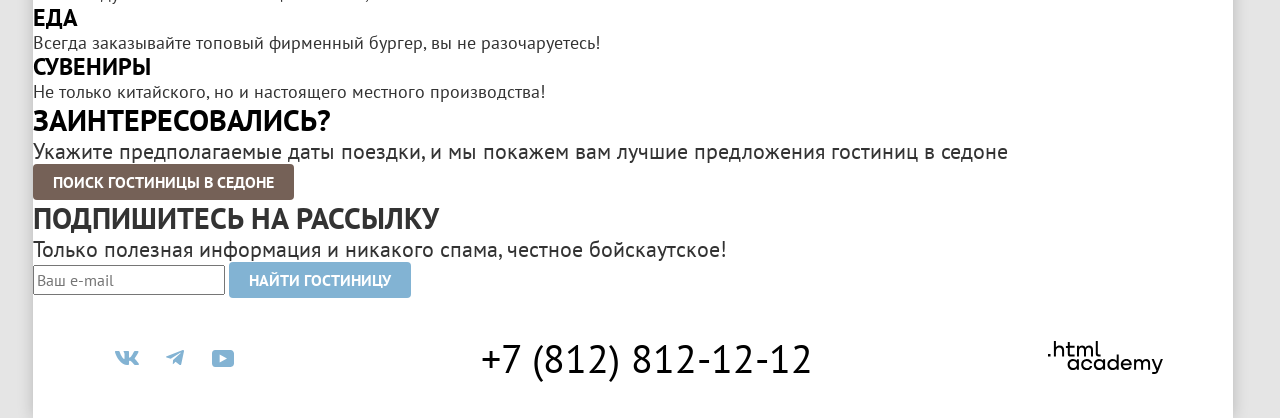
==== commit 1f310daa: "Стилизация header и footer" ====
--- a/index.html
+++ b/index.html
@@ -22,8 +22,8 @@
 
           <nav class="header__navigation">
             <ul class="header__navigation-list">
-              <li class="header__navigation-item">
-                <a class="header__navigation-link" href="#">
+              <li class="header__navigation-item header__navigation-item--active">
+                <a class="header__navigation-link" href="index.html">
                   Главная
                 </a>
               </li>
@@ -33,7 +33,7 @@
                 </a>
               </li>
               <li class="header__navigation-item">
-                <a class="header__navigation-link" href="#">
+                <a class="header__navigation-link" href="catalog.html">
                   Гостиницы
                 </a>
               </li>
@@ -43,10 +43,16 @@
           <div class="header__user-panel user-panel">
             <a class="user-panel__search" href="#">
               <span class="visually-hidden">Поиск</span>
+              <svg width="20" height="20" viewBox="0 0 20 20" fill="none" xmlns="http://www.w3.org/2000/svg">
+                <path d="M19.5 18.0083L15.8 14.3287C16.8 13.0359 17.5 11.3453 17.5 9.4558C17.5 5.08011 13.9 1.5 9.5 1.5C5.1 1.5 1.5 5.17956 1.5 9.55525C1.5 13.9309 5.1 17.511 9.5 17.511C11.3 17.511 13 16.9144 14.4 15.8204L18.1 19.5L19.5 18.0083ZM9.5 15.5221C6.2 15.5221 3.5 12.837 3.5 9.55525C3.5 6.27348 6.2 3.5884 9.5 3.5884C12.8 3.5884 15.5 6.27348 15.5 9.55525C15.5 12.837 12.8 15.5221 9.5 15.5221Z" fill="black"/>
+              </svg>
             </a>
             <a class="user-panel__favorites" href="#">
-              <span class="user-panel__favorites-counter">12</span>
+              <span class="user-panel__favorites-counter visually-hidden">12</span>
               <span class="visually-hidden">Избранное</span>
+              <svg width="18" height="17" viewBox="0 0 18 17" fill="none" xmlns="http://www.w3.org/2000/svg">
+                <path d="M8.9 17C8.6 17 8.3 16.9 8.1 16.6C2.7 10.5 1.4 9.1 1.1 8.7C0.4 7.8 0 6.6 0 5.4C0 2.4 2.4 0 5.5 0C6.8 0 8 0.5 9 1.3C10 0.5 11.3 0 12.5 0C15.5 0 18 2.4 18 5.4C18 6.7 17.5 7.9 16.7 8.8L9.7 16.7C9.5 16.9 9.3 17 8.9 17ZM2.9 7.5C3.2 7.9 6.4 11.5 9 14.4L15.2 7.4C15.7 6.9 15.9 6.2 15.9 5.4C15.9 3.6 14.4 2.1 12.6 2.1C11.6 2.1 10.6 2.6 9.9 3.4C9.6 3.7 9.3 3.8 9 3.8C8.7 3.8 8.4 3.6 8.2 3.4C7.5 2.6 6.5 2.1 5.5 2.1C3.7 2.1 2.2 3.6 2.2 5.4C2.1 6.3 2.5 7 2.9 7.5C2.8 7.5 2.8 7.5 2.9 7.5Z" fill="black"/>
+              </svg>
             </a>
             <a class="user-panel__button button" href="#">
               Хочу сюда!
@@ -174,19 +180,25 @@
             <li class="social__item">
               <a class="social__link" href="https://vk.com/htmlacademy">
                 <span class="visually-hidden">VK</span>
-
+                <svg width="24" height="14" viewBox="0 0 24 14" fill="none" xmlns="http://www.w3.org/2000/svg">
+                  <path d="M23.45 0.948C23.616 0.402 23.45 0 22.655 0H20.03C19.362 0 19.054 0.347 18.887 0.73C18.887 0.73 17.552 3.926 15.661 6.002C15.049 6.604 14.771 6.795 14.437 6.795C14.27 6.795 14.019 6.604 14.019 6.057V0.948C14.019 0.292 13.835 0 13.279 0H9.151C8.734 0 8.483 0.304 8.483 0.593C8.483 1.214 9.429 1.358 9.526 3.106V6.904C9.526 7.737 9.373 7.888 9.039 7.888C8.149 7.888 5.984 4.677 4.699 1.003C4.45 0.288 4.198 0 3.527 0H0.9C0.15 0 0 0.347 0 0.73C0 1.412 0.89 4.8 4.145 9.281C6.315 12.341 9.37 14 12.153 14C13.822 14 14.028 13.632 14.028 12.997V10.684C14.028 9.947 14.186 9.8 14.715 9.8C15.105 9.8 15.772 9.992 17.33 11.467C19.11 13.216 19.403 14 20.405 14H23.03C23.78 14 24.156 13.632 23.94 12.904C23.702 12.18 22.852 11.129 21.725 9.882C21.113 9.172 20.195 8.407 19.916 8.024C19.527 7.533 19.638 7.314 19.916 6.877C19.916 6.877 23.116 2.451 23.449 0.948H23.45Z" fill-rule="evenodd" clip-rule="evenodd" fill="#83B3D3"/>
+                </svg>
               </a>
             </li>
             <li class="social__item">
               <a class="social__link" href="https://t.me/htmlacademy">
-                <span class="visually-hidden">Twitter</span>
-
+                <span class="visually-hidden">Telegram</span>
+                <svg width="18" height="16" viewBox="0 0 18 16" fill="none" xmlns="http://www.w3.org/2000/svg">
+                  <path d="M16.785 0.0992597L0.840489 6.24776C-0.247661 6.68481 -0.241365 7.29184 0.640845 7.56253L4.73445 8.83953L14.2058 2.8637C14.6537 2.59121 15.0629 2.7378 14.7265 3.03636L7.05283 9.96185H7.05103L7.05283 9.96275L6.77045 14.1823C7.18413 14.1823 7.36669 13.9925 7.59871 13.7686L9.58705 11.8351L13.7229 14.89C14.4855 15.31 15.0332 15.0941 15.2229 14.1841L17.9379 1.38885C18.2158 0.274623 17.5126 -0.229883 16.785 0.0992597V0.0992597Z" fill="#83B3D3"/>
+                </svg>
               </a>
             </li>
             <li class="social__item">
               <a class="social__link" href="https://www.youtube.com/user/htmlacademyru">
                 <span class="visually-hidden">Youtube</span>
-
+                <svg width="22" height="17" viewBox="0 0 22 17" fill="none" xmlns="http://www.w3.org/2000/svg">
+                  <path d="M18.607 0H3.17413C1.31343 0 0 1.59375 0 3.4V13.4937C0 15.4062 1.31343 17 3.17413 17H18.8259C20.4677 17 22 15.4062 22 13.6V3.4C21.7811 1.59375 20.4677 0 18.607 0ZM7.66169 12.5375V4.4625L14.995 8.5L7.66169 12.5375Z" fill="#83B3D3"/>
+                </svg>
               </a>
             </li>
          </ul>
--- a/styles/styles.css
+++ b/styles/styles.css
@@ -236,26 +236,47 @@
 }
 
 .header {
-
+  background-color: var(--base-white);
 }
 
 .header__container {
-
+  position: relative;
+  display: flex;
+  justify-content: space-between;
+  min-height: 64px;
+  padding-right: 70px;
+  padding-left: 238px;
 }
 
 .logo {
-
-}
-
-.header__navigation {
-
+  position: absolute;
+  width: 140px;
+  height: 70px;
+  left: 70px;
+  top: 0;
 }
 
 .header__navigation-list {
-
+  display: flex;
+  flex-wrap: wrap;
+}
+
+.header__navigation-item {
+  position: relative;
+}
+
+.header__navigation-item--active::before {
+  position: absolute;
+  content: "";
+  height: 2px;
+  bottom: 0;
+  left: 16px;
+  right: 16px;
+  background-color: var(--base-brown);
 }
 
 .header__navigation-link {
+  padding: 20px 16px;
   font-weight: 700;
   font-size: 20px;
   line-height: 24px;
@@ -264,14 +285,17 @@
 }
 
 .user-panel {
-
+  display: flex;
+  align-items: center;
 }
 
 .user-panel__search {
-
+  padding: 12px;
 }
 
 .user-panel__favorites {
+  padding: 12px;
+
   text-decoration: none;
   color: var(--base-white);
 }
@@ -281,6 +305,8 @@
 }
 
 .user-panel__button {
+  margin-left: 20px;
+
   text-decoration: none;
 }
 
@@ -445,19 +471,29 @@
 }
 
 .footer {
-
+  min-height: 120px;
+
+  background-color: var(--base-white);
 }
 
 .footer__container {
-
+  display: flex;
+  justify-content: space-between;
+  align-items: center;
+  padding: 40px 70px 30px;
 }
 
 .social {
-
+  display: flex;
+  align-items: center;
 }
 
 .social__link {
-
+  display: flex;
+  align-items: center;
+  justify-content: center;
+  width: 48px;
+  height: 40px;
 }
 
 .footer__phone {
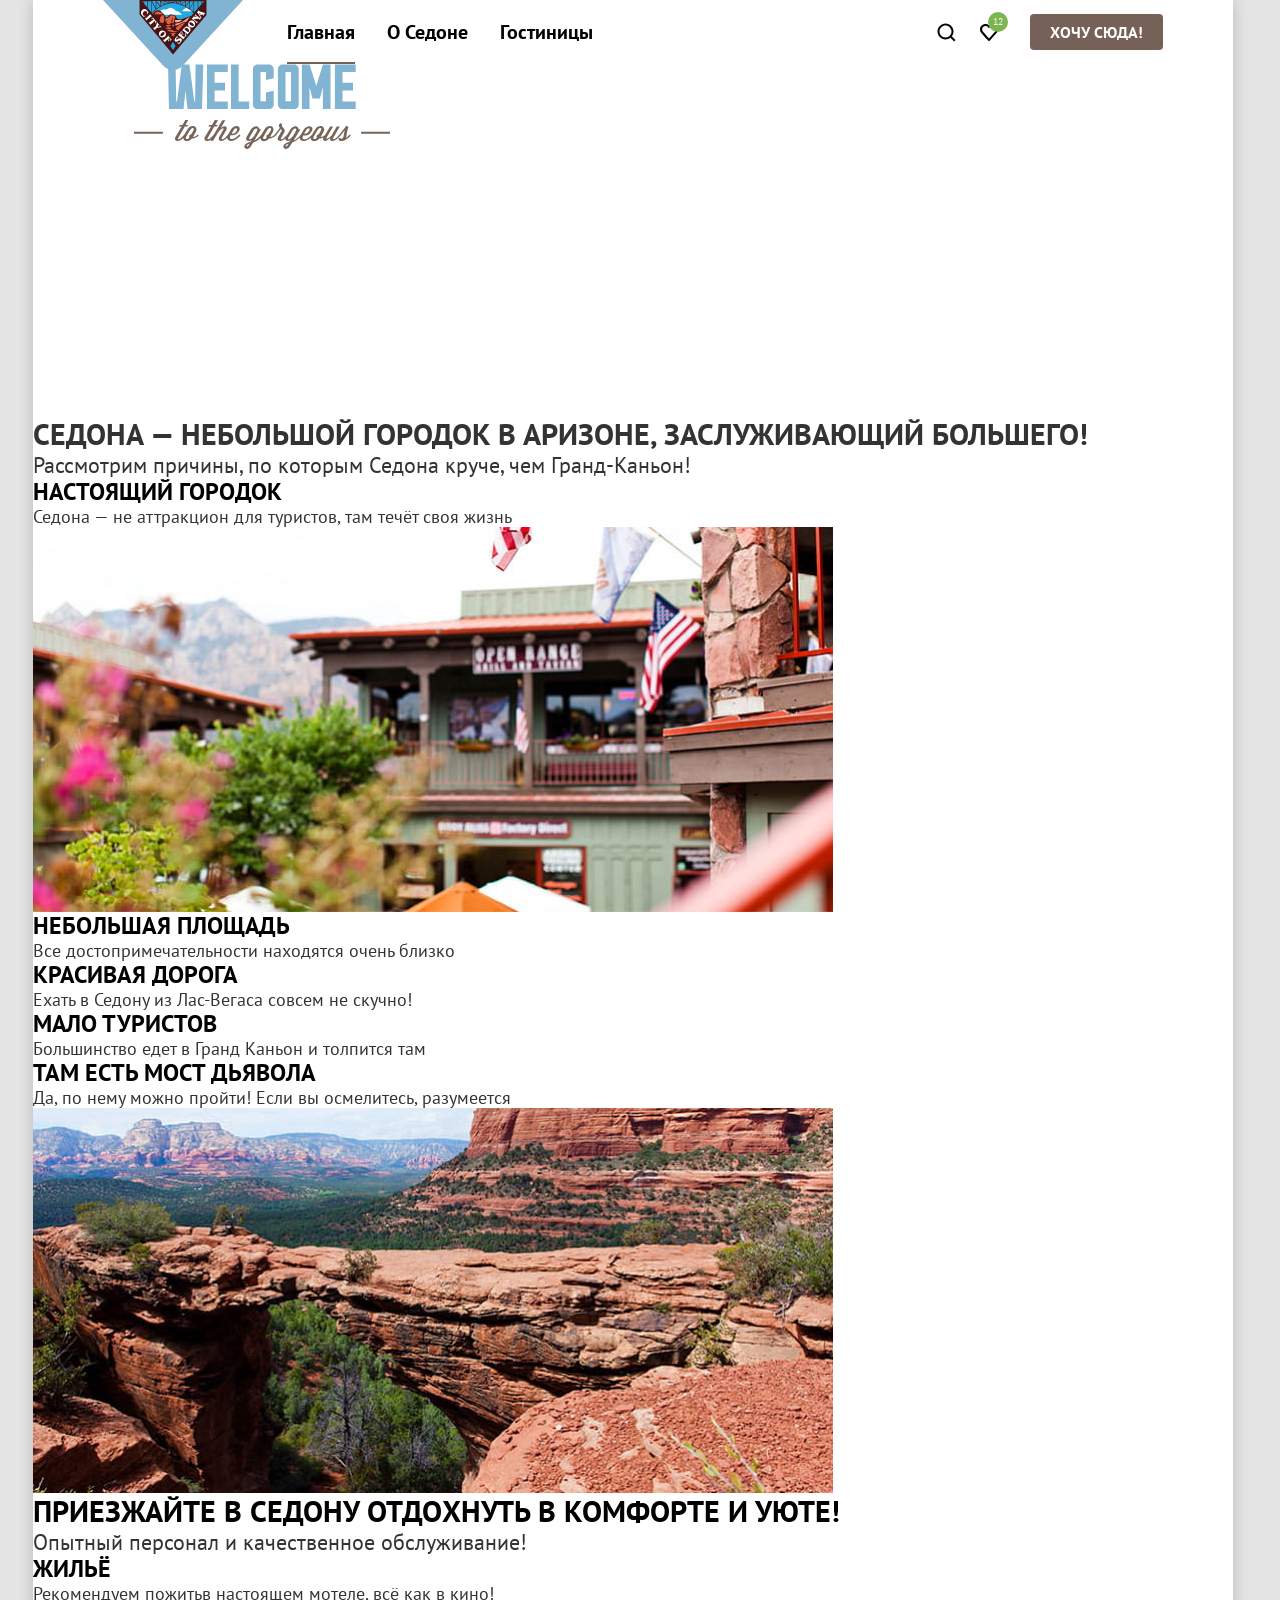
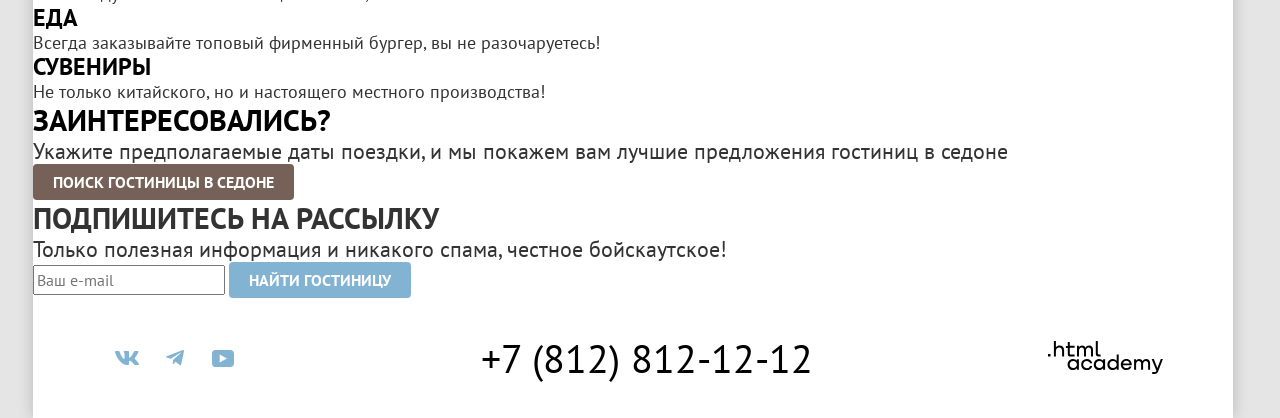
==== commit b8af8d6c: "Закончена стилизация header и footer" ====
--- a/index.html
+++ b/index.html
@@ -48,7 +48,7 @@
               </svg>
             </a>
             <a class="user-panel__favorites" href="#">
-              <span class="user-panel__favorites-counter visually-hidden">12</span>
+              <span class="user-panel__favorites-counter">12</span>
               <span class="visually-hidden">Избранное</span>
               <svg width="18" height="17" viewBox="0 0 18 17" fill="none" xmlns="http://www.w3.org/2000/svg">
                 <path d="M8.9 17C8.6 17 8.3 16.9 8.1 16.6C2.7 10.5 1.4 9.1 1.1 8.7C0.4 7.8 0 6.6 0 5.4C0 2.4 2.4 0 5.5 0C6.8 0 8 0.5 9 1.3C10 0.5 11.3 0 12.5 0C15.5 0 18 2.4 18 5.4C18 6.7 17.5 7.9 16.7 8.8L9.7 16.7C9.5 16.9 9.3 17 8.9 17ZM2.9 7.5C3.2 7.9 6.4 11.5 9 14.4L15.2 7.4C15.7 6.9 15.9 6.2 15.9 5.4C15.9 3.6 14.4 2.1 12.6 2.1C11.6 2.1 10.6 2.6 9.9 3.4C9.6 3.7 9.3 3.8 9 3.8C8.7 3.8 8.4 3.6 8.2 3.4C7.5 2.6 6.5 2.1 5.5 2.1C3.7 2.1 2.2 3.6 2.2 5.4C2.1 6.3 2.5 7 2.9 7.5C2.8 7.5 2.8 7.5 2.9 7.5Z" fill="black"/>
@@ -181,7 +181,7 @@
               <a class="social__link" href="https://vk.com/htmlacademy">
                 <span class="visually-hidden">VK</span>
                 <svg width="24" height="14" viewBox="0 0 24 14" fill="none" xmlns="http://www.w3.org/2000/svg">
-                  <path d="M23.45 0.948C23.616 0.402 23.45 0 22.655 0H20.03C19.362 0 19.054 0.347 18.887 0.73C18.887 0.73 17.552 3.926 15.661 6.002C15.049 6.604 14.771 6.795 14.437 6.795C14.27 6.795 14.019 6.604 14.019 6.057V0.948C14.019 0.292 13.835 0 13.279 0H9.151C8.734 0 8.483 0.304 8.483 0.593C8.483 1.214 9.429 1.358 9.526 3.106V6.904C9.526 7.737 9.373 7.888 9.039 7.888C8.149 7.888 5.984 4.677 4.699 1.003C4.45 0.288 4.198 0 3.527 0H0.9C0.15 0 0 0.347 0 0.73C0 1.412 0.89 4.8 4.145 9.281C6.315 12.341 9.37 14 12.153 14C13.822 14 14.028 13.632 14.028 12.997V10.684C14.028 9.947 14.186 9.8 14.715 9.8C15.105 9.8 15.772 9.992 17.33 11.467C19.11 13.216 19.403 14 20.405 14H23.03C23.78 14 24.156 13.632 23.94 12.904C23.702 12.18 22.852 11.129 21.725 9.882C21.113 9.172 20.195 8.407 19.916 8.024C19.527 7.533 19.638 7.314 19.916 6.877C19.916 6.877 23.116 2.451 23.449 0.948H23.45Z" fill-rule="evenodd" clip-rule="evenodd" fill="#83B3D3"/>
+                  <path d="M23.45 0.948C23.616 0.402 23.45 0 22.655 0H20.03C19.362 0 19.054 0.347 18.887 0.73C18.887 0.73 17.552 3.926 15.661 6.002C15.049 6.604 14.771 6.795 14.437 6.795C14.27 6.795 14.019 6.604 14.019 6.057V0.948C14.019 0.292 13.835 0 13.279 0H9.151C8.734 0 8.483 0.304 8.483 0.593C8.483 1.214 9.429 1.358 9.526 3.106V6.904C9.526 7.737 9.373 7.888 9.039 7.888C8.149 7.888 5.984 4.677 4.699 1.003C4.45 0.288 4.198 0 3.527 0H0.9C0.15 0 0 0.347 0 0.73C0 1.412 0.89 4.8 4.145 9.281C6.315 12.341 9.37 14 12.153 14C13.822 14 14.028 13.632 14.028 12.997V10.684C14.028 9.947 14.186 9.8 14.715 9.8C15.105 9.8 15.772 9.992 17.33 11.467C19.11 13.216 19.403 14 20.405 14H23.03C23.78 14 24.156 13.632 23.94 12.904C23.702 12.18 22.852 11.129 21.725 9.882C21.113 9.172 20.195 8.407 19.916 8.024C19.527 7.533 19.638 7.314 19.916 6.877C19.916 6.877 23.116 2.451 23.449 0.948H23.45Z" fill-rule="evenodd" clip-rule="evenodd" fill="currentColor"/>
                 </svg>
               </a>
             </li>
@@ -189,7 +189,7 @@
               <a class="social__link" href="https://t.me/htmlacademy">
                 <span class="visually-hidden">Telegram</span>
                 <svg width="18" height="16" viewBox="0 0 18 16" fill="none" xmlns="http://www.w3.org/2000/svg">
-                  <path d="M16.785 0.0992597L0.840489 6.24776C-0.247661 6.68481 -0.241365 7.29184 0.640845 7.56253L4.73445 8.83953L14.2058 2.8637C14.6537 2.59121 15.0629 2.7378 14.7265 3.03636L7.05283 9.96185H7.05103L7.05283 9.96275L6.77045 14.1823C7.18413 14.1823 7.36669 13.9925 7.59871 13.7686L9.58705 11.8351L13.7229 14.89C14.4855 15.31 15.0332 15.0941 15.2229 14.1841L17.9379 1.38885C18.2158 0.274623 17.5126 -0.229883 16.785 0.0992597V0.0992597Z" fill="#83B3D3"/>
+                  <path d="M16.785 0.0992597L0.840489 6.24776C-0.247661 6.68481 -0.241365 7.29184 0.640845 7.56253L4.73445 8.83953L14.2058 2.8637C14.6537 2.59121 15.0629 2.7378 14.7265 3.03636L7.05283 9.96185H7.05103L7.05283 9.96275L6.77045 14.1823C7.18413 14.1823 7.36669 13.9925 7.59871 13.7686L9.58705 11.8351L13.7229 14.89C14.4855 15.31 15.0332 15.0941 15.2229 14.1841L17.9379 1.38885C18.2158 0.274623 17.5126 -0.229883 16.785 0.0992597V0.0992597Z" fill="currentColor"/>
                 </svg>
               </a>
             </li>
@@ -197,7 +197,7 @@
               <a class="social__link" href="https://www.youtube.com/user/htmlacademyru">
                 <span class="visually-hidden">Youtube</span>
                 <svg width="22" height="17" viewBox="0 0 22 17" fill="none" xmlns="http://www.w3.org/2000/svg">
-                  <path d="M18.607 0H3.17413C1.31343 0 0 1.59375 0 3.4V13.4937C0 15.4062 1.31343 17 3.17413 17H18.8259C20.4677 17 22 15.4062 22 13.6V3.4C21.7811 1.59375 20.4677 0 18.607 0ZM7.66169 12.5375V4.4625L14.995 8.5L7.66169 12.5375Z" fill="#83B3D3"/>
+                  <path d="M18.607 0H3.17413C1.31343 0 0 1.59375 0 3.4V13.4937C0 15.4062 1.31343 17 3.17413 17H18.8259C20.4677 17 22 15.4062 22 13.6V3.4C21.7811 1.59375 20.4677 0 18.607 0ZM7.66169 12.5375V4.4625L14.995 8.5L7.66169 12.5375Z" fill="currentColor"/>
                 </svg>
               </a>
             </li>
@@ -206,7 +206,7 @@
           <a class="footer__partner-logo" href="https://htmlacademy.ru/">
             <span class="visually-hidden">Разработано HTML Academy</span>
             <svg xmlns="http://www.w3.org/2000/svg" width="115" height="34" viewbox="0 0 115 34" aria-hidden="true">
-              <path d="M0 12.9v2.6h2.5v-2.6H0ZM11.6 4.5c-1.6 0-2.8.7-3.6 1.7h-.1V0h-2v15.5h2v-5.3c0-2.1 1.3-3.6 3.3-3.6 1.8 0 2.9 1.4 2.9 3.2v5.7h2V9.4c.1-3-1.8-4.9-4.5-4.9ZM26.6 4.8h-4.8V1.1h-2v3.8h-1.9v2h1.9v6c0 1.7 1 2.7 2.7 2.7h4.1v-2h-3.7c-.7 0-1.1-.4-1.1-1.1V6.8h4.8v-2ZM41.1 4.6c-1.6 0-2.9.8-3.5 2.1h-.1c-.6-1.2-1.8-2.1-3.4-2.1-1.4 0-2.5.8-3.1 1.8h-.1V4.8H29v10.6h2V10c0-2 1-3.5 2.6-3.5 1.5 0 2.4 1 2.4 2.6v6.3h2V9.8c0-2.4 1.4-3.3 2.6-3.3 1.5 0 2.4 1 2.4 2.6v6.3h2V8.9c.1-2.5-1.4-4.3-3.9-4.3ZM47.8 12.7c0 1.7 1 2.7 2.8 2.7h2v-2h-1.7c-.7 0-1.1-.4-1.1-1.1V0h-2v12.7ZM28.9 19.7c-.9-1.1-2.2-1.8-3.9-1.8-3.1 0-5.4 2.3-5.4 5.6s2.3 5.6 5.4 5.6c1.8 0 3-.8 3.8-1.9h.1v1.6h2V18.2h-2v1.5Zm-3.6 7.4c-2.2 0-3.6-1.6-3.6-3.6s1.4-3.6 3.6-3.6 3.6 1.6 3.6 3.6c0 1.9-1.4 3.6-3.6 3.6ZM44.2 22c-.5-2.4-2.6-4.1-5.4-4.1a5.4 5.4 0 0 0-5.6 5.6c0 3.1 2.2 5.6 5.6 5.6 2.8 0 4.9-1.8 5.4-4.2h-2.1a3.4 3.4 0 0 1-3.3 2.3c-2.2 0-3.6-1.6-3.6-3.6s1.4-3.6 3.6-3.6c1.6 0 2.8 1 3.3 2.2h2.1V22ZM55.1 19.7c-.9-1.1-2.2-1.8-3.9-1.8-3.1 0-5.4 2.3-5.4 5.6s2.3 5.6 5.4 5.6c1.8 0 3-.8 3.8-1.9h.1v1.6h2V18.2h-2v1.5Zm-3.6 7.4c-2.2 0-3.6-1.6-3.6-3.6s1.4-3.6 3.6-3.6 3.6 1.6 3.6 3.6c0 1.9-1.5 3.6-3.6 3.6ZM68.7 19.8c-.9-1.1-2.2-1.9-3.9-1.9-3.1 0-5.4 2.3-5.4 5.6s2.2 5.6 5.4 5.6c1.7 0 3-.8 3.8-1.8h.1v1.5h2V13.4h-2v6.4Zm-3.6 7.3c-2.2 0-3.6-1.6-3.6-3.6s1.4-3.6 3.6-3.6 3.6 1.6 3.6 3.6c-.1 2-1.5 3.6-3.6 3.6ZM78.3 17.9c-3.3 0-5.5 2.5-5.5 5.6 0 3 2.1 5.6 5.5 5.6 2.5 0 4.5-1.3 5.2-3.6h-2.1c-.5 1-1.6 1.6-3 1.6-1.9 0-3.3-1.3-3.4-2.9h8.8c.2-3.6-2-6.3-5.5-6.3Zm0 1.9c1.7 0 3 1 3.3 2.6h-6.5c.3-1.5 1.5-2.6 3.2-2.6ZM98.2 17.9c-1.6 0-2.9.8-3.6 2h-.1c-.6-1.2-1.8-2-3.4-2-1.4 0-2.5.7-3.1 1.8v-1.5h-1.9v10.6h2v-5.4c0-2 1-3.4 2.6-3.5 1.5 0 2.4 1 2.4 2.6v6.3h2v-5.6c0-2.4 1.4-3.3 2.6-3.3 1.5 0 2.4 1 2.4 2.6v6.3h2v-6.5c.1-2.6-1.4-4.4-3.9-4.4ZM109.4 27l-3.6-8.9h-2.2l4.8 11.6c-.3.9-.7 1.2-1.7 1.2h-2.5v2h2.5c1.8 0 2.8-.8 3.5-2.6l4.7-12.2h-2.1l-3.4 8.9Z"/>
+              <path d="M0 12.9v2.6h2.5v-2.6H0ZM11.6 4.5c-1.6 0-2.8.7-3.6 1.7h-.1V0h-2v15.5h2v-5.3c0-2.1 1.3-3.6 3.3-3.6 1.8 0 2.9 1.4 2.9 3.2v5.7h2V9.4c.1-3-1.8-4.9-4.5-4.9ZM26.6 4.8h-4.8V1.1h-2v3.8h-1.9v2h1.9v6c0 1.7 1 2.7 2.7 2.7h4.1v-2h-3.7c-.7 0-1.1-.4-1.1-1.1V6.8h4.8v-2ZM41.1 4.6c-1.6 0-2.9.8-3.5 2.1h-.1c-.6-1.2-1.8-2.1-3.4-2.1-1.4 0-2.5.8-3.1 1.8h-.1V4.8H29v10.6h2V10c0-2 1-3.5 2.6-3.5 1.5 0 2.4 1 2.4 2.6v6.3h2V9.8c0-2.4 1.4-3.3 2.6-3.3 1.5 0 2.4 1 2.4 2.6v6.3h2V8.9c.1-2.5-1.4-4.3-3.9-4.3ZM47.8 12.7c0 1.7 1 2.7 2.8 2.7h2v-2h-1.7c-.7 0-1.1-.4-1.1-1.1V0h-2v12.7ZM28.9 19.7c-.9-1.1-2.2-1.8-3.9-1.8-3.1 0-5.4 2.3-5.4 5.6s2.3 5.6 5.4 5.6c1.8 0 3-.8 3.8-1.9h.1v1.6h2V18.2h-2v1.5Zm-3.6 7.4c-2.2 0-3.6-1.6-3.6-3.6s1.4-3.6 3.6-3.6 3.6 1.6 3.6 3.6c0 1.9-1.4 3.6-3.6 3.6ZM44.2 22c-.5-2.4-2.6-4.1-5.4-4.1a5.4 5.4 0 0 0-5.6 5.6c0 3.1 2.2 5.6 5.6 5.6 2.8 0 4.9-1.8 5.4-4.2h-2.1a3.4 3.4 0 0 1-3.3 2.3c-2.2 0-3.6-1.6-3.6-3.6s1.4-3.6 3.6-3.6c1.6 0 2.8 1 3.3 2.2h2.1V22ZM55.1 19.7c-.9-1.1-2.2-1.8-3.9-1.8-3.1 0-5.4 2.3-5.4 5.6s2.3 5.6 5.4 5.6c1.8 0 3-.8 3.8-1.9h.1v1.6h2V18.2h-2v1.5Zm-3.6 7.4c-2.2 0-3.6-1.6-3.6-3.6s1.4-3.6 3.6-3.6 3.6 1.6 3.6 3.6c0 1.9-1.5 3.6-3.6 3.6ZM68.7 19.8c-.9-1.1-2.2-1.9-3.9-1.9-3.1 0-5.4 2.3-5.4 5.6s2.2 5.6 5.4 5.6c1.7 0 3-.8 3.8-1.8h.1v1.5h2V13.4h-2v6.4Zm-3.6 7.3c-2.2 0-3.6-1.6-3.6-3.6s1.4-3.6 3.6-3.6 3.6 1.6 3.6 3.6c-.1 2-1.5 3.6-3.6 3.6ZM78.3 17.9c-3.3 0-5.5 2.5-5.5 5.6 0 3 2.1 5.6 5.5 5.6 2.5 0 4.5-1.3 5.2-3.6h-2.1c-.5 1-1.6 1.6-3 1.6-1.9 0-3.3-1.3-3.4-2.9h8.8c.2-3.6-2-6.3-5.5-6.3Zm0 1.9c1.7 0 3 1 3.3 2.6h-6.5c.3-1.5 1.5-2.6 3.2-2.6ZM98.2 17.9c-1.6 0-2.9.8-3.6 2h-.1c-.6-1.2-1.8-2-3.4-2-1.4 0-2.5.7-3.1 1.8v-1.5h-1.9v10.6h2v-5.4c0-2 1-3.4 2.6-3.5 1.5 0 2.4 1 2.4 2.6v6.3h2v-5.6c0-2.4 1.4-3.3 2.6-3.3 1.5 0 2.4 1 2.4 2.6v6.3h2v-6.5c.1-2.6-1.4-4.4-3.9-4.4ZM109.4 27l-3.6-8.9h-2.2l4.8 11.6c-.3.9-.7 1.2-1.7 1.2h-2.5v2h2.5c1.8 0 2.8-.8 3.5-2.6l4.7-12.2h-2.1l-3.4 8.9Z" fill="currentColor"/>
             </svg>
           </a>
         </div>
--- a/styles/styles.css
+++ b/styles/styles.css
@@ -33,6 +33,7 @@
   --base-blue: #82b3d3;
   --secondary-blue: #68a2ca;
   --primary-blue: #3f5e72;
+  --light-blue-opacity: rgba(104, 162, 202, 0.3);
 
   --base-green: #7db54f;
   --secondary-green: #6c9e42;
@@ -294,6 +295,7 @@
 }
 
 .user-panel__favorites {
+  position: relative;
   padding: 12px;
 
   text-decoration: none;
@@ -301,7 +303,21 @@
 }
 
 .user-panel__favorites-counter {
-
+  position: absolute;
+  display: flex;
+  align-items: center;
+  justify-content: center;
+  width: 20px;
+  height: 20px;
+  top: 0;
+  right: 2px;
+
+  font-size: 10px;
+  line-height: 10px;
+  color: var(--base-white);
+
+  background-color: var(--base-green);
+  border-radius: 50%;
 }
 
 .user-panel__button {
@@ -494,6 +510,20 @@
   justify-content: center;
   width: 48px;
   height: 40px;
+
+  color: var(--base-blue);
+
+  &:hover {
+    color: var(--secondary-blue);
+  }
+
+  &:focus {
+    color: var(--secondary-blue);
+  }
+
+  &:active {
+    color: var(--light-blue-opacity);
+  }
 }
 
 .footer__phone {
@@ -501,10 +531,34 @@
   line-height: 40px;
   text-decoration: none;
   color: var(--base-dark);
+
+  &:hover {
+    color: var(--base-brown);
+  }
+
+  &:focus {
+    color: var(--base-brown);
+  }
+
+  &:active {
+    color: var(--light-brown-opacity);
+  }
 }
 
 .footer__partner-logo {
-
+  color: var(--base-dark);
+
+  &:hover {
+    color: var(--base-brown);
+  }
+
+  &:focus {
+    color: var(--base-brown);
+  }
+
+  &:active {
+    color: var(--light-brown-opacity);
+  }
 }
 
 .catalog {
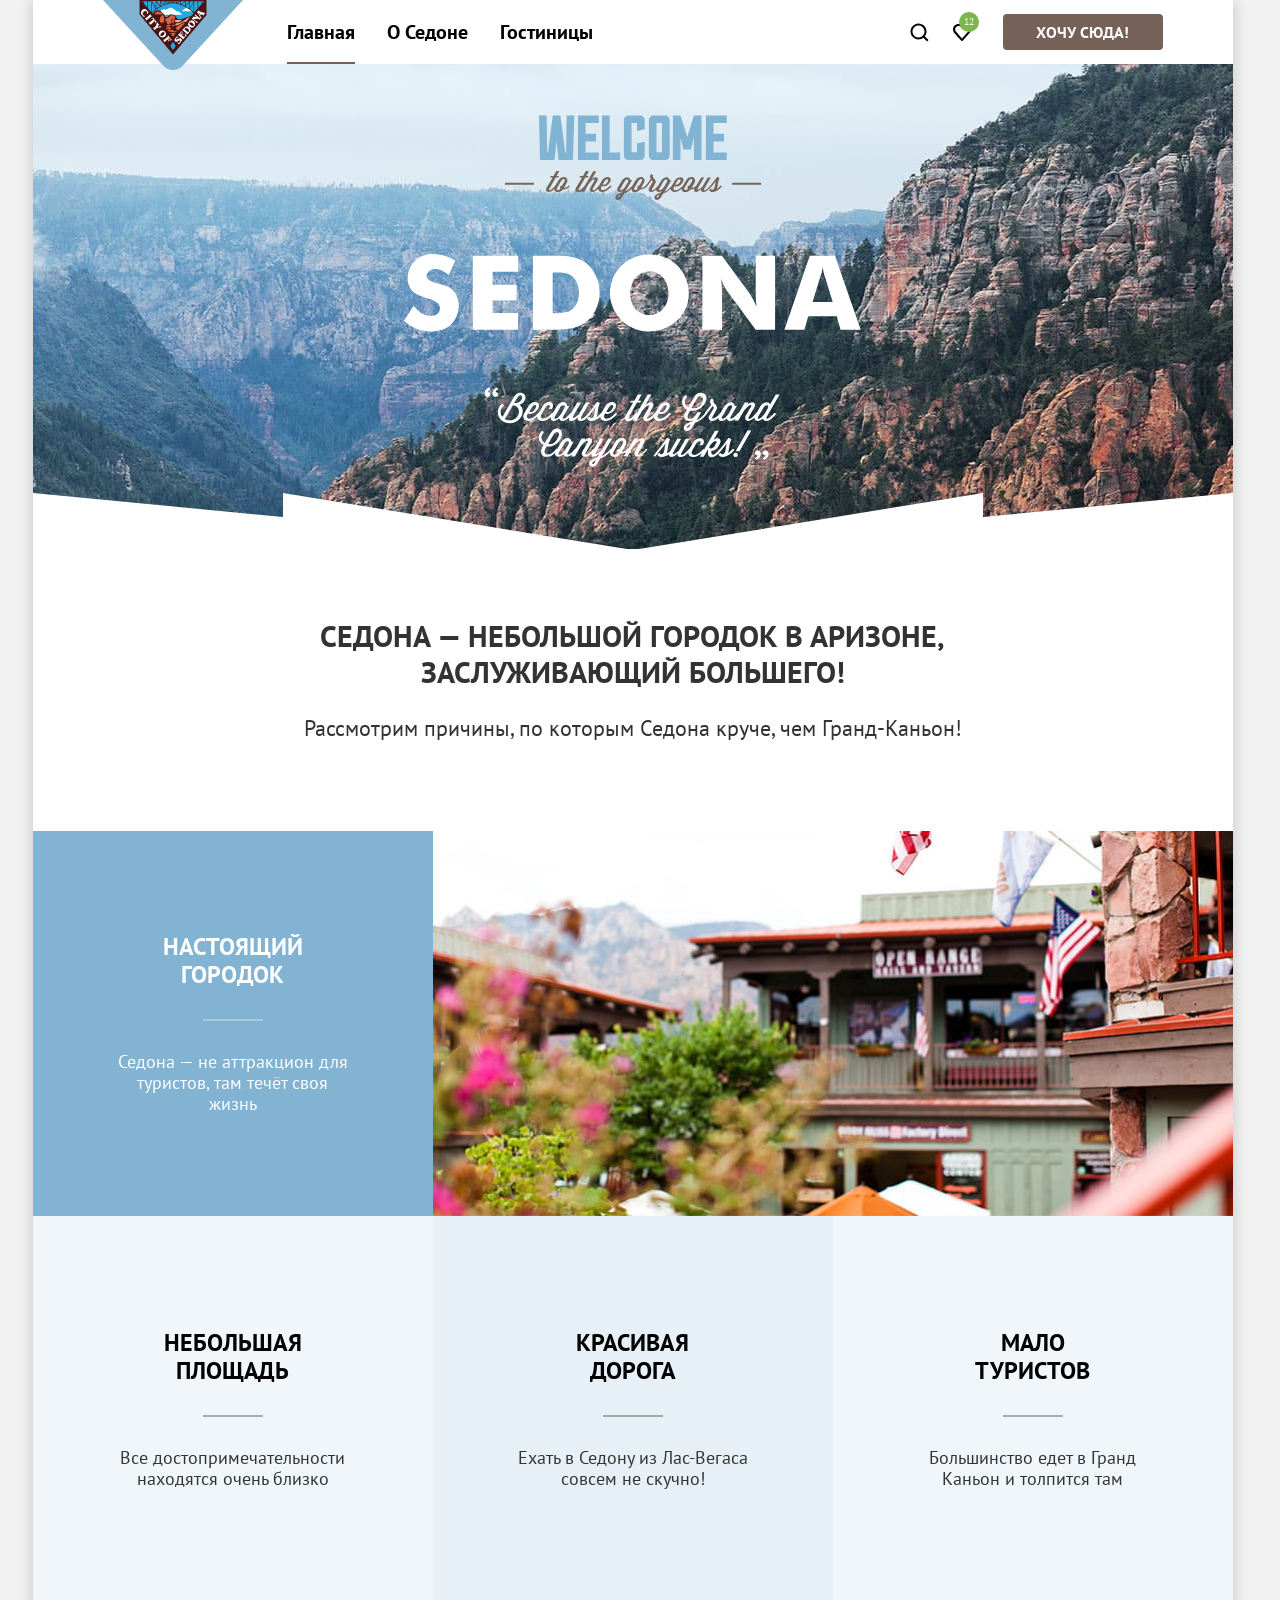
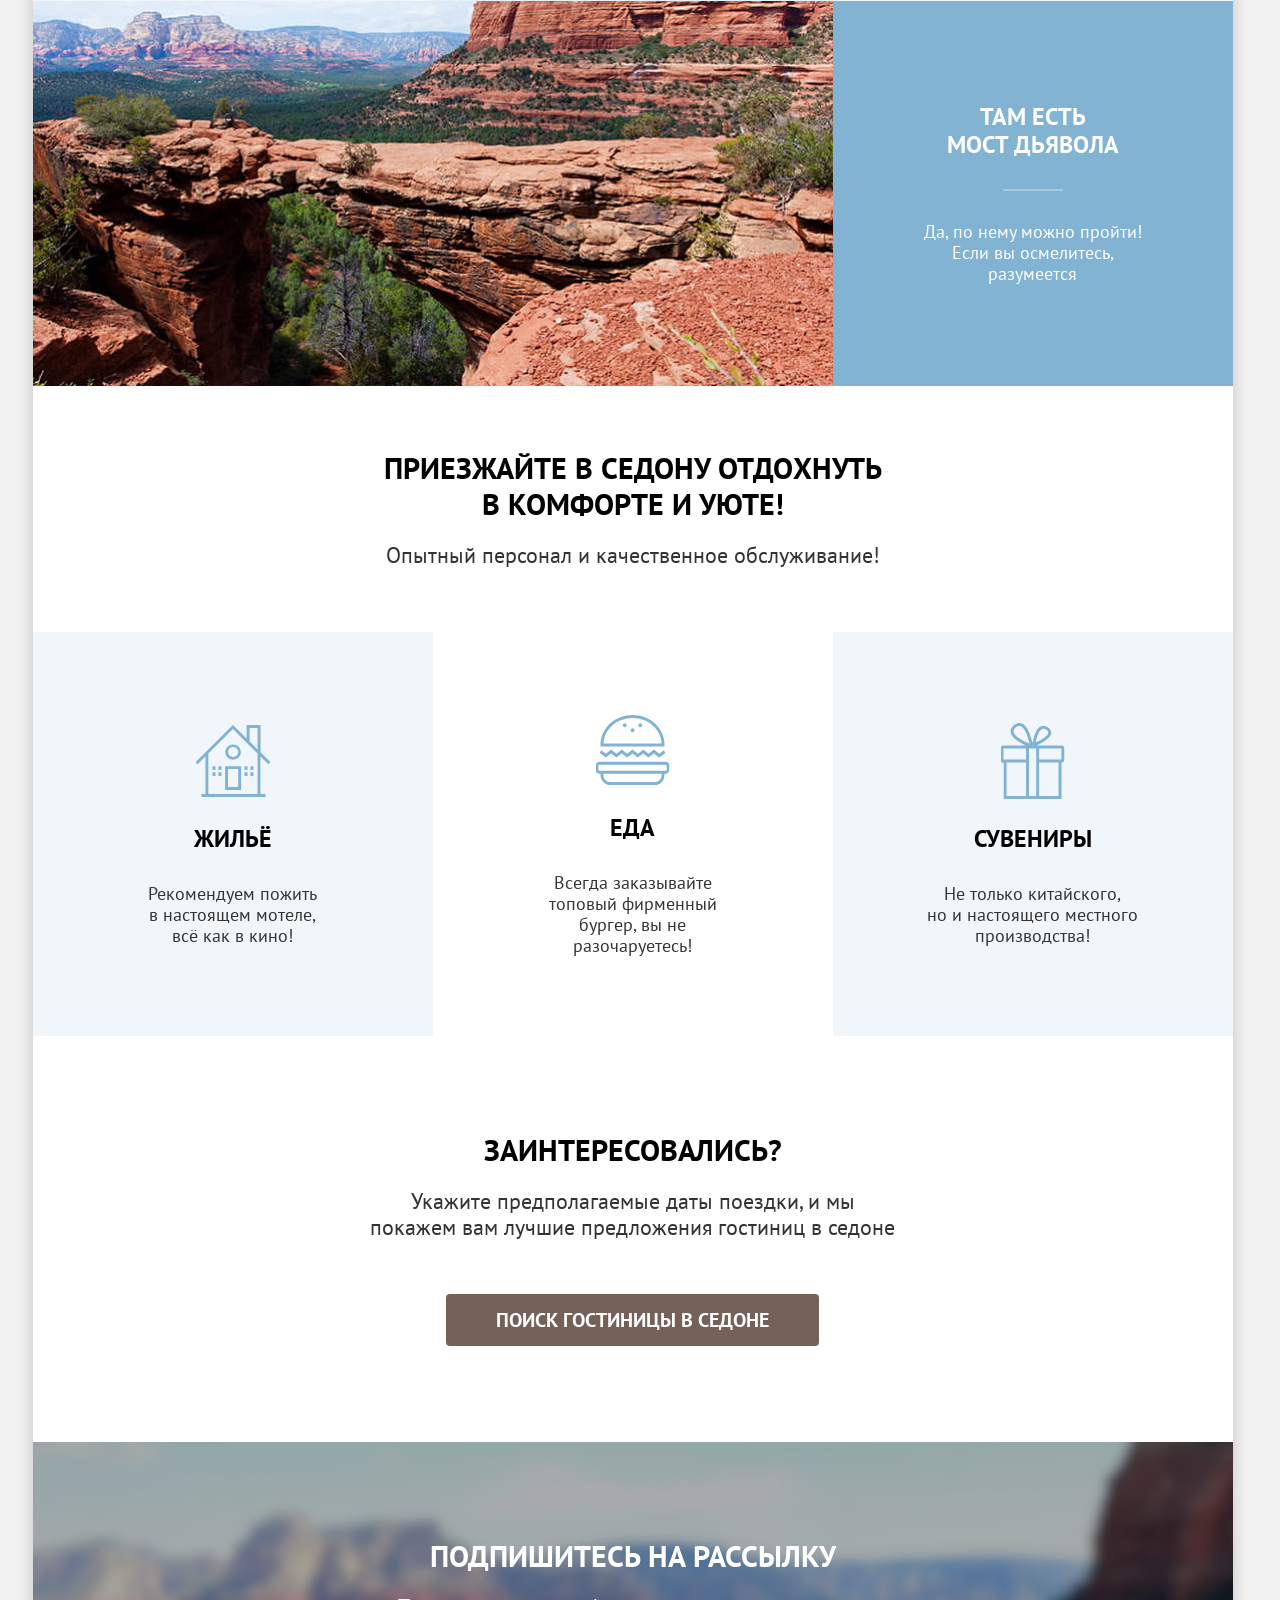
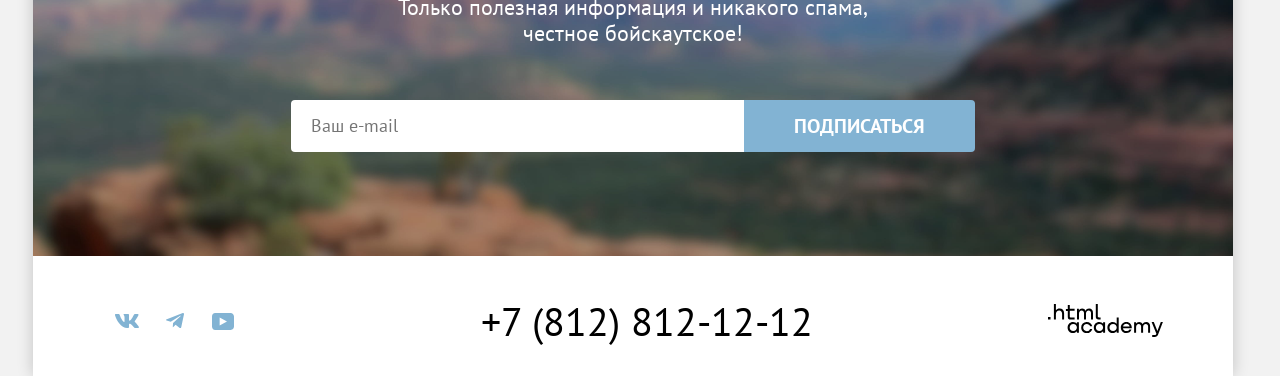
==== commit 000647a2: "Стилизация главной страницы" ====
--- a/index.html
+++ b/index.html
@@ -96,21 +96,21 @@
 
             <li class="features__item">
               <div class="features__content">
-                <h3 class="features__heading">Красивая дорога</h3>
+                <h3 class="features__heading">Красивая<br> дорога</h3>
                 <p class="features__text">Ехать в Седону из Лас-Вегаса совсем не скучно!</p>
               </div>
             </li>
 
             <li class="features__item">
               <div class="features__content">
-                <h3 class="features__heading">Мало туристов</h3>
+                <h3 class="features__heading">Мало<br> туристов</h3>
                 <p class="features__text">Большинство едет в Гранд Каньон и толпится там</p>
               </div>
             </li>
 
             <li class="features__item features__item--special">
               <div class="features__content">
-                <h3 class="features__heading">Там есть мост дьявола</h3>
+                <h3 class="features__heading">Там есть мост&nbsp;дьявола</h3>
                 <p class="features__text">Да, по нему можно пройти! Если вы осмелитесь, разумеется</p>
               </div>
 
@@ -131,20 +131,20 @@
           <ul class="services__list">
             <li class="services__item">
               <div class="services__content">
-                <h3 class="services__title">Жильё</h3>
-                <p class="services__text">Рекомендуем пожитьв настоящем мотеле, всё как в кино!</p>
+                <h3 class="services__title services__title--house">Жильё</h3>
+                <p class="services__text">Рекомендуем пожить в&nbsp;настоящем мотеле, всё&nbsp;как&nbsp;в кино!</p>
               </div>
             </li>
             <li class="services__item">
               <div class="services__content">
-                <h3 class="services__title">Еда</h3>
-                <p class="services__text">Всегда заказывайте топовый фирменный бургер, вы не разочаруетесь!</p>
+                <h3 class="services__title services__title--food">Еда</h3>
+                <p class="services__text">Всегда заказывайте топовый&nbsp;фирменный бургер, вы не разочаруетесь!</p>
               </div>
             </li>
             <li class="services__item">
               <div class="services__content">
-                <h3 class="services__title">Сувениры</h3>
-                <p class="services__text">Не только китайского, но и настоящего местного производства!</p>
+                <h3 class="services__title services__title--souvenir">Сувениры</h3>
+                <p class="services__text">Не только китайского, но&nbsp;и&nbsp;настоящего местного производства!</p>
               </div>
             </li>
           </ul>
@@ -163,13 +163,13 @@
           <h2 class="visually-hidden">Подписка</h2>
           <div class="subscribe__container">
             <p class="subscribe__heading">Подпишитесь на рассылку</p>
-            <p class="subscribe__text">Только полезная информация и никакого спама, честное бойскаутское!</p>
+            <p class="subscribe__text">Только полезная информация и никакого спама,<br> честное бойскаутское!</p>
             <form class="subscribe__form" action="https://echo.htmlacademy.ru/" method="post">
               <label class="subscribe__label">
                 <span class="visually-hidden">Ваш e-mail</span>
                 <input class="subscribe__input" type="email" name="appointment-mail" placeholder="Ваш e-mail" required>
               </label>
-              <button class="subscribe__button button button-secondary" type="submit">НАЙТИ гостиницу</button>
+              <button class="subscribe__button button button-secondary" type="submit">Подписаться</button>
             </form>
           </div>
         </section>
--- a/styles/styles.css
+++ b/styles/styles.css
@@ -21,6 +21,7 @@
 
   --base-white: #ffffff;
   --base-dark: #000000;
+  --base-dark-opacity: rgba(0, 0, 0, 0.3);
   --base-error: #ff5757;
 
   --text-dark: #333333;
@@ -52,82 +53,14 @@
   box-sizing: border-box;
 }
 
-:where(ul, ol):where([class]) {
-  padding-left: 0;
-}
-
-body,
-:where(blockquote, figure):where([class]) {
-  margin: 0;
-}
-
-:where(
-  h1,
-  h2,
-  h3,
-  h4,
-  h5,
-  h6,
-  p,
-  ul,
-  ol,
-  dl
-):where([class]) {
-  margin-block: 0;
-}
-
-:where(dd[class]) {
-  margin-left: 0;
-}
-
-:where(fieldset[class]) {
-  margin-left: 0;
-  padding: 0;
-  border: none;
-}
-
-:where(ul[class]) {
-  list-style: none;
-}
-
-:where(address[class]) {
-  font-style: normal;
-}
-
-p {
-  margin-block: 0;
-}
-
-p:where(:not([class]):not(:last-child)) {
-  margin-bottom: var(--paragraphMarginBottom);
-}
-
-img,
-video {
-  display: block;
-  max-width: 100%;
-  height: auto;
-}
-
-input,
-textarea,
-select,
-button {
-  font: inherit;
-}
-
-html {
+.page {
   height: 100%;
   scrollbar-gutter: stable;
 }
 
-html,
-:has(:target) {
-  scroll-behavior: smooth;
-}
-
-body {
+.page__body {
   min-height: 100%;
+  margin: 0;
 
   font-family: var(--font-family);
   font-weight: 400;
@@ -135,16 +68,7 @@
   line-height: 1.5;
   color: var(--text-dark);
 
-  background-color: var(--base-gray-1);
-}
-
-a:where([class]) {
-  display: inline-flex;
-}
-
-button,
-label {
-  cursor: pointer;
+  background-color: var(--base-gray-2);
 }
 
 .visually-hidden {
@@ -255,11 +179,16 @@
   height: 70px;
   left: 70px;
   top: 0;
+
+  z-index: 5;
 }
 
 .header__navigation-list {
   display: flex;
   flex-wrap: wrap;
+  margin: 0;
+  padding: 0;
+  list-style: none;
 }
 
 .header__navigation-item {
@@ -277,7 +206,9 @@
 }
 
 .header__navigation-link {
+  display: inline-flex;
   padding: 20px 16px;
+
   font-weight: 700;
   font-size: 20px;
   line-height: 24px;
@@ -291,11 +222,15 @@
 }
 
 .user-panel__search {
+  display: flex;
+  align-self: center;
   padding: 12px;
 }
 
 .user-panel__favorites {
   position: relative;
+  display: flex;
+  align-self: center;
   padding: 12px;
 
   text-decoration: none;
@@ -310,7 +245,7 @@
   width: 20px;
   height: 20px;
   top: 0;
-  right: 2px;
+  right: 4px;
 
   font-size: 10px;
   line-height: 10px;
@@ -322,168 +257,367 @@
 
 .user-panel__button {
   margin-left: 20px;
+  min-width: 160px;
 
   text-decoration: none;
 }
 
 .hero {
-
+  position: relative;
+  width: 100%;
+  height: 485px;
+
+  background-color: var(--base-gray-1);
+  background-image: url("../img/background-images/index-background.jpg");
+  background-repeat: no-repeat;
+  background-size: contain;
+
+  &::after {
+    position: absolute;
+    content: "";
+    width: 100%;
+    height: 57px;
+    bottom: -0.77px;
+    left: 0;
+    right: 0;
+
+    background-color: var(--base-white);
+    mask-image: url("../img/background-images/hero-mask.svg");
+    mask-repeat: no-repeat;
+    mask-position: bottom;
+    mask-size: 100%;
+  }
 }
 
 .hero__image {
-
-}
-
-.features {
-
+  display: block;
+  max-width: 100%;
+  height: auto;
+
+  padding: 51px 0 82px;
+  margin-inline: auto;
 }
 
 .features__intro {
-
+  padding: 69px 270px 90px;
 }
 
 .features__intro-heading {
+  margin: 0;
+  margin-bottom: 25px;
+
   font-weight: 700;
   font-size: 30px;
   line-height: 36px;
+  text-align: center;
   text-transform: uppercase;
 }
 
 .features__intro-text {
+  margin: 0;
+
   font-size: 22px;
   line-height: 26px;
+  text-align: center;
 }
 
 .features__list {
-
+  display: grid;
+  grid-template-columns: repeat(3, 1fr);
+  margin: 0;
+  padding: 0;
+  list-style: none;
 }
 
 .features__item {
-
-}
-
-.features__content {
-
+  display: grid;
+  min-height: 385px;
+}
+
+.features__item:nth-child(2),
+.features__item:nth-child(4) {
+  background-color: var(--background-1);
+}
+
+.features__item:nth-child(3) {
+  background-color: var(--background-2);
+}
+
+.features__item--special {
+  display: grid;
+  grid-template-columns: repeat(3, 1fr);
+  grid-column: 1 / -1;
+
+  color: var(--base-white);
+  background-color: var(--base-blue);
 }
 
 .features__heading {
+  position: relative;
+  margin: 0;
+  margin-bottom: 62px;
+
   font-weight: 700;
   font-size: 24px;
   line-height: 28px;
+  text-align: center;
   text-transform: uppercase;
   color: var(--base-dark);
+
+  &::after {
+    position: absolute;
+    content: "";
+    bottom: -32px;
+    left: calc(50% - 30px);
+    width: 60px;
+    height: 2px;
+    background-color: var(--base-dark-opacity);
+  }
+}
+
+.features__item--special .features__heading {
+  color: var(--base-white);
+}
+
+.features__item--special .features__heading::after {
+  background-color: var(--text-light-opacity-1);
+}
+
+.features__content {
+  align-self: center;
+  padding: 85px;
 }
 
 .features__text {
+  margin: 0;
+
   font-size: 18px;
   line-height: 21px;
-}
-
-.features__picture {
-
-}
-
-.services {
-
+  text-align: center;
+}
+
+.features__picture img {
+  display: block;
+  max-width: 100%;
+  height: auto;
+}
+
+.features__picture--right {
+  grid-column: 2 / -1;
+}
+
+.features__picture--left {
+  order: -1;
+  grid-column: 1 / 3;
 }
 
 .services__intro {
-
+  padding: 64px 345px;
 }
 
 .services__intro-heading {
+  margin: 0;
+  margin-bottom: 20px;
+
   font-weight: 700;
   font-size: 30px;
   line-height: 36px;
+  text-align: center;
   text-transform: uppercase;
   color: var(--base-dark);
 }
 
 .services__intro-text {
+  margin: 0;
+
   font-size: 22px;
   line-height: 26px;
+  text-align: center;
 }
 
 .services__list {
-
+  display: grid;
+  grid-template-columns: repeat(3, 1fr);
+  margin: 0;
+  padding: 0;
+  list-style: none;
+}
+
+.services__item {
+  display: grid;
+  min-height: 385px;
+}
+
+.services__item:nth-child(1),
+.services__item:nth-child(3) {
+  background-color: var(--background-1);
 }
 
 .services__content {
-
+  align-self: center;
+  padding: 80px 85px;
 }
 
 .services__title {
+  position: relative;
+  margin: 0;
+  margin-bottom: 30px;
+  padding-top: 102px;
+
   font-weight: 700;
   font-size: 24px;
   line-height: 28px;
+  text-align: center;
   text-transform: uppercase;
   color: var(--base-dark);
+
+  &::after {
+    position: absolute;
+    content: "";
+    width: 75px;
+    height: 76px;
+    top: 0;
+    left: 50%;
+    transform: translateX(-50%);
+
+    background-position: center;
+    background-repeat: no-repeat;
+  }
+}
+
+.services__title--house::after {
+  background-image: url("../img/icons/house.svg");
+}
+
+.services__title--food::after {
+  background-image: url("../img/icons/food.svg");
+}
+
+.services__title--souvenir::after {
+  background-image: url("../img/icons/souvenir.svg");
 }
 
 .services__text {
+  margin: 0;
+
   font-size: 18px;
   line-height: 21px;
-}
-
-.hotel-search {
-
+  text-align: center;
 }
 
 .hotel-search__container {
-
+  padding: 96px 304px;
 }
 
 .hotel-search__heading {
+  margin: 0;
+  margin-bottom: 20px;
+
   font-weight: 700;
   font-size: 30px;
   line-height: 36px;
+  text-align: center;
   text-transform: uppercase;
   color: var(--base-dark);
 }
 
 .hotel-search__text {
+  margin: 0;
+  margin-bottom: 54px;
+
   font-size: 22px;
   line-height: 26px;
+  text-align: center;
+  text-wrap: balance;
 }
 
 .hotel-search__button {
-
+  display: block;
+  margin-inline: auto;
+  padding: 8px 50px;
+
+  font-size: 20px;
+  line-height: 180%;
 }
 
 .subscribe {
-
+  background-color: var(--base-brown);
+  background-image: url("../img/background-images/subscribe-background.jpg");
+  background-repeat: no-repeat;
+  background-position: top;
+  background-size: 100% 195%;
+}
+
+.subscribe--catalog {
+  background-color: var(--base-white);
+  background-image: none;
 }
 
 .subscribe__container {
-
+  padding: 96px 258px 104px;
 }
 
 .subscribe__heading {
+  margin: 0;
+  margin-bottom: 20px;
+
   font-weight: 700;
   font-size: 30px;
   line-height: 36px;
+  text-align: center;
   text-transform: uppercase;
+  color: var(--base-white);
 }
 
 .subscribe__text {
+  margin: 0;
+  margin-bottom: 54px;
+
   font-size: 22px;
   line-height: 26px;
+  text-align: center;
+  color: var(--base-white);
+}
+
+.subscribe--catalog .subscribe__heading {
+  color: var(--base-dark);
+}
+
+.subscribe--catalog .subscribe__text {
+  color: var(--text-dark);
 }
 
 .subscribe__form {
-
+  display: flex;
 }
 
 .subscribe__label {
-
+  flex-grow: 1;
 }
 
 .subscribe__input {
-
+  width: 100%;
+  padding: 14px 20px;
+
+  font-family: var(--font-family);
+  font-size: 18px;
+  line-height: 133%;
+  color: var(--base-dark);
+
+  border: none;
+  border-top-left-radius: 4px;
+  border-bottom-left-radius: 4px;
 }
 
 .subscribe__button {
-
+  display: block;
+  padding: 8px 50px;
+
+  font-size: 20px;
+  line-height: 180%;
+
+  border-top-left-radius: 0;
+  border-bottom-left-radius: 0;
 }
 
 .footer {
@@ -496,12 +630,15 @@
   display: flex;
   justify-content: space-between;
   align-items: center;
-  padding: 40px 70px 30px;
+  padding: 45px 70px 35px;
 }
 
 .social {
   display: flex;
   align-items: center;
+  margin: 0;
+  padding: 0;
+  list-style: none;
 }
 
 .social__link {
@@ -546,6 +683,9 @@
 }
 
 .footer__partner-logo {
+  display: flex;
+  align-items: center;
+
   color: var(--base-dark);
 
   &:hover {
@@ -570,6 +710,8 @@
 }
 
 .catalog__title {
+  margin: 0;
+
   font-weight: 700;
   font-size: 60px;
   line-height: 78px;
@@ -577,7 +719,9 @@
 }
 
 .breadcrumbs {
-
+  margin: 0;
+  padding: 0;
+  list-style: none;
 }
 
 .breadcrumbs__link {
@@ -592,10 +736,14 @@
 }
 
 .fieldset {
-
+  margin-left: 0;
+  padding: 0;
+  border: none;
 }
 
 .fieldset__title {
+  margin: 0;
+
   font-weight: 700;
   font-size: 20px;
   line-height: 24px;
@@ -603,7 +751,9 @@
 }
 
 .fieldset__list {
-
+  margin: 0;
+  padding: 0;
+  list-style: none;
 }
 
 .fieldset__label {
@@ -673,6 +823,8 @@
 }
 
 .sorting__bar {
+  margin: 0;
+
   font-weight: 700;
   font-size: 30px;
   line-height: 36px;
@@ -692,7 +844,9 @@
 }
 
 .sorting__view {
-
+  margin: 0;
+  padding: 0;
+  list-style: none;
 }
 
 .sorting__view-item {
@@ -704,7 +858,9 @@
 }
 
 .cards {
-
+  margin: 0;
+  padding: 0;
+  list-style: none;
 }
 
 .card {
@@ -717,17 +873,21 @@
 }
 
 .card__title {
+  margin: 0;
+
   font-weight: 700;
   font-size: 24px;
   line-height: 28px;
 }
 
 .card__img {
-
+  display: block;
+  max-width: 100%;
+  height: auto;
 }
 
 .card__description {
-
+  margin: 0;
 }
 
 .card__description-text {
@@ -749,7 +909,7 @@
 }
 
 .card__star-rating {
-
+  margin: 0;
 }
 
 .card__rating {
@@ -763,7 +923,9 @@
 }
 
 .pagination__list {
-
+  margin: 0;
+  padding: 0;
+  list-style: none;
 }
 
 .pagination__item {
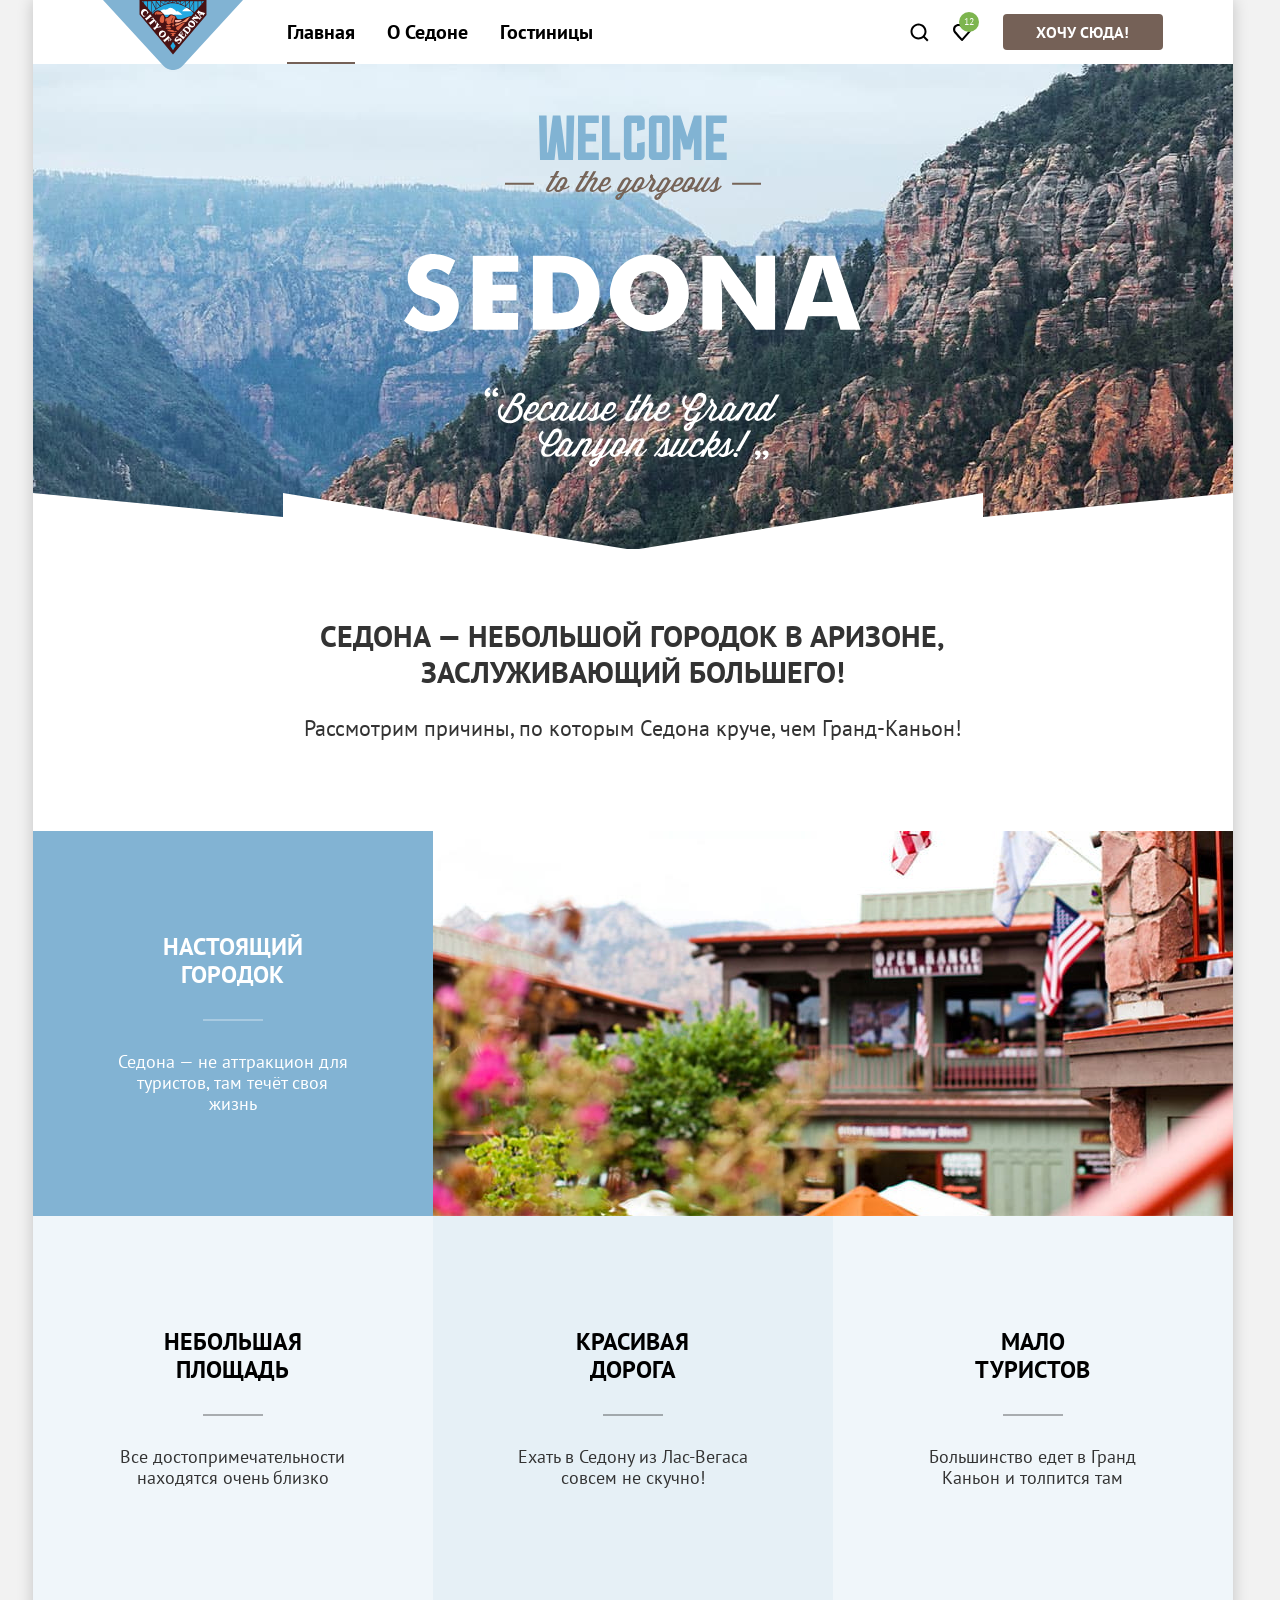
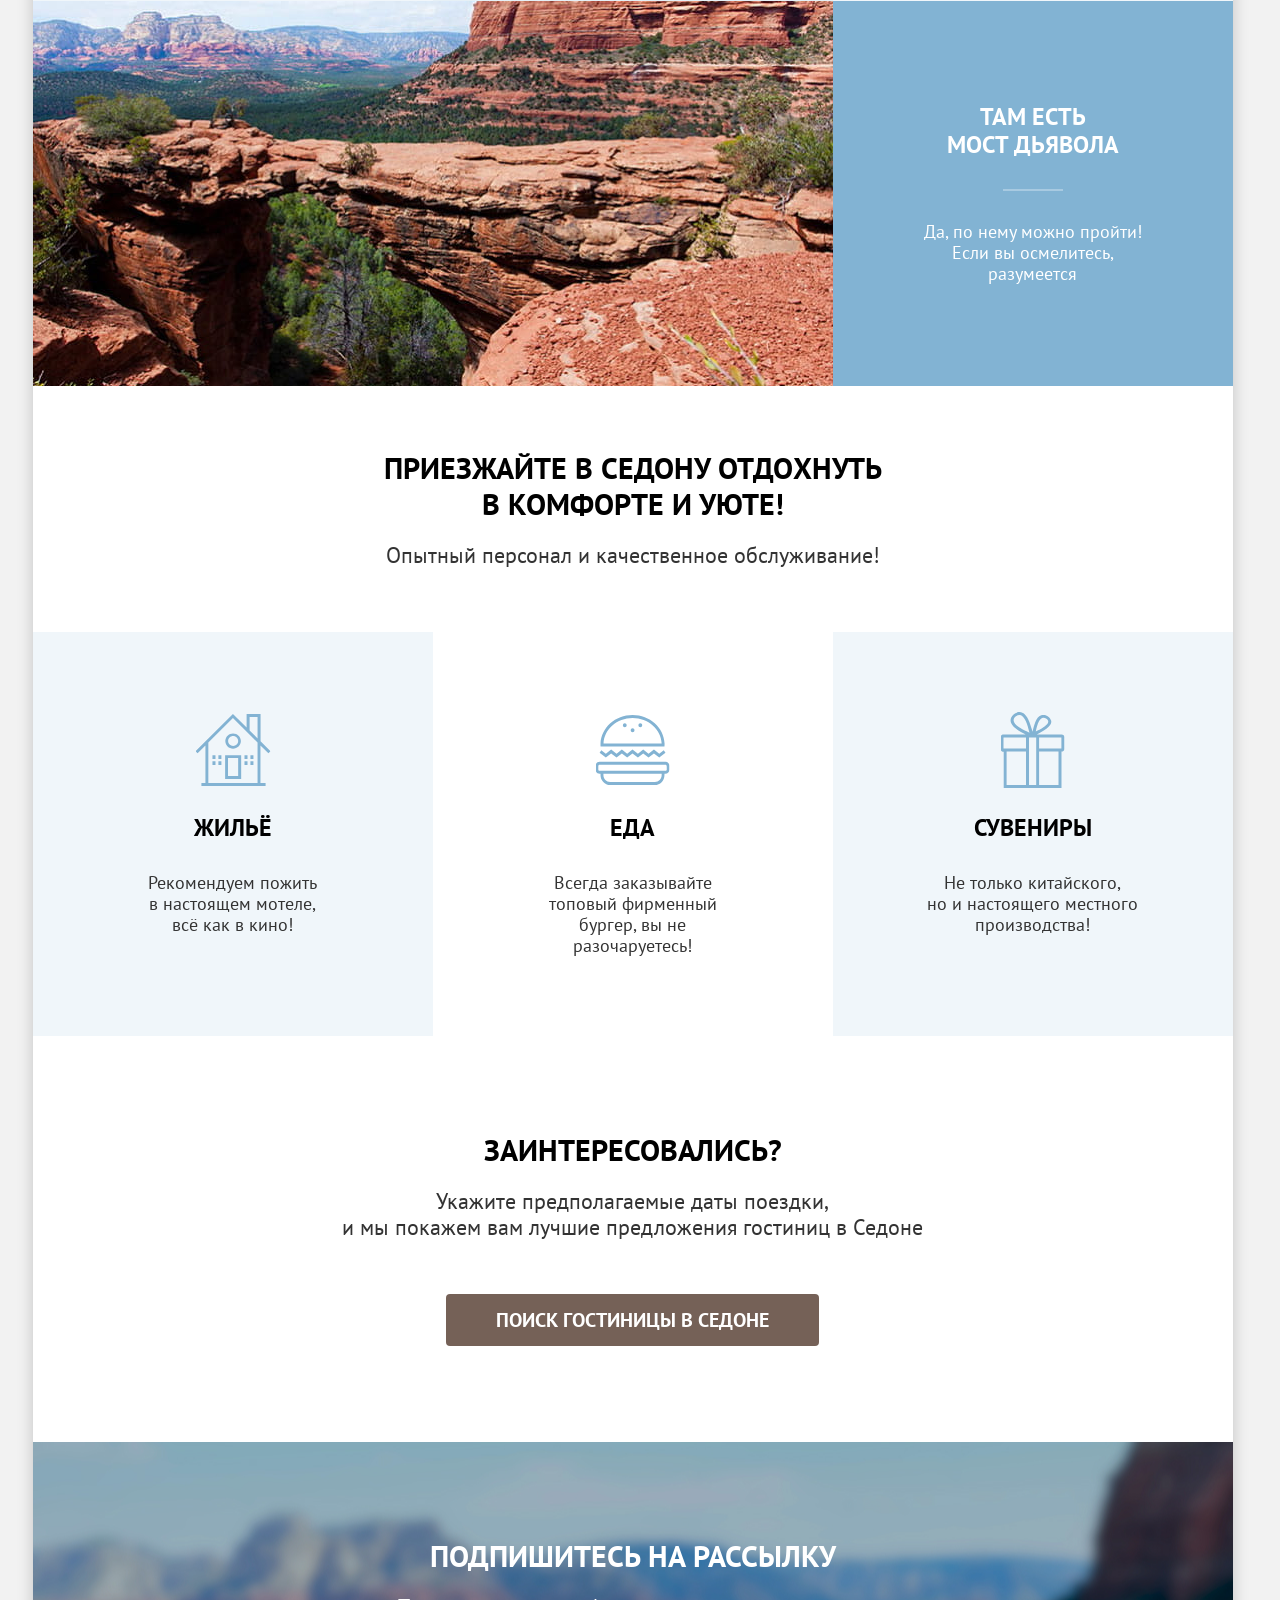
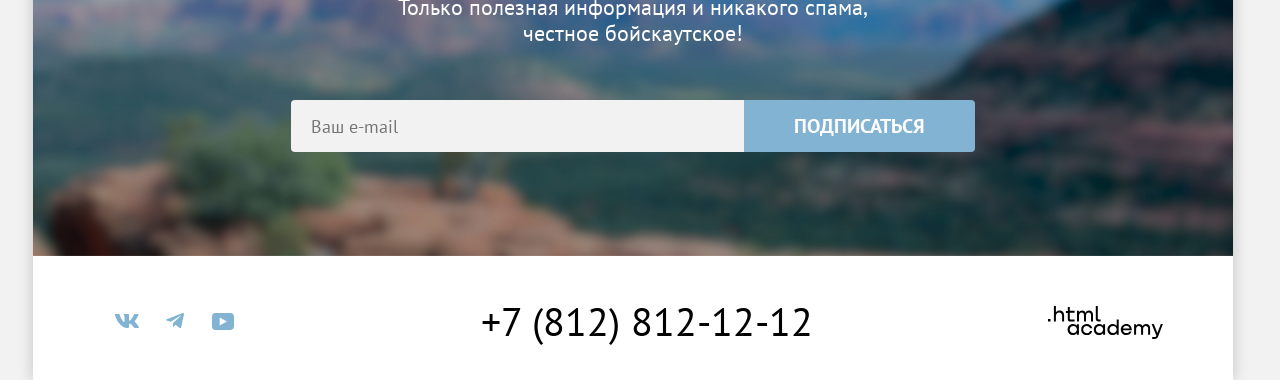
==== commit 9e2ec5b4: "Мелкие правки текста и стилей. Добавлено модальное окно" ====
--- a/index.html
+++ b/index.html
@@ -130,22 +130,16 @@
 
           <ul class="services__list">
             <li class="services__item">
-              <div class="services__content">
-                <h3 class="services__title services__title--house">Жильё</h3>
-                <p class="services__text">Рекомендуем пожить в&nbsp;настоящем мотеле, всё&nbsp;как&nbsp;в кино!</p>
-              </div>
+              <h3 class="services__title services__title--house">Жильё</h3>
+              <p class="services__text">Рекомендуем пожить в&nbsp;настоящем мотеле, всё&nbsp;как&nbsp;в кино!</p>
             </li>
             <li class="services__item">
-              <div class="services__content">
-                <h3 class="services__title services__title--food">Еда</h3>
-                <p class="services__text">Всегда заказывайте топовый&nbsp;фирменный бургер, вы не разочаруетесь!</p>
-              </div>
+              <h3 class="services__title services__title--food">Еда</h3>
+              <p class="services__text">Всегда заказывайте топовый&nbsp;фирменный бургер, вы не разочаруетесь!</p>
             </li>
             <li class="services__item">
-              <div class="services__content">
-                <h3 class="services__title services__title--souvenir">Сувениры</h3>
-                <p class="services__text">Не только китайского, но&nbsp;и&nbsp;настоящего местного производства!</p>
-              </div>
+              <h3 class="services__title services__title--souvenir">Сувениры</h3>
+              <p class="services__text">Не только китайского, но&nbsp;и&nbsp;настоящего местного производства!</p>
             </li>
           </ul>
         </section>
@@ -154,8 +148,8 @@
           <h2 class="visually-hidden">Поиск гостиницы</h2>
           <div class="hotel-search__container">
             <p class="hotel-search__heading">ЗАИНТЕРЕСОВАЛИСЬ?</p>
-            <p class="hotel-search__text">Укажите предполагаемые даты поездки, и мы покажем вам лучшие предложения гостиниц в седоне</p>
-            <button class="hotel-search__button button" href="#">ПОИСК ГОСТИНИЦЫ В седоне</button>
+            <p class="hotel-search__text">Укажите предполагаемые даты поездки,<br> и мы покажем вам лучшие предложения гостиниц в Седоне</p>
+            <button class="hotel-search__button button" href="#">ПОИСК ГОСТИНИЦЫ В Седоне</button>
           </div>
         </section>
 
@@ -212,5 +206,86 @@
         </div>
       </footer>
     </div>
+
+    <div class="modal-container">
+      <div class="modal modal--request">
+        <button class="modal__close-button" type="button">
+          <span class="visually-hidden">Закрыть</span>
+        </button>
+        <section class="modal__content">
+          <h2 class="modal__title">Поиск гостиницы в Седоне</h2>
+
+          <form class="modal__form" action="https://echo.htmlacademy.ru/" method="post">
+
+            <div class="modal__form-wrapper">
+              <label class="modal__form-label" for="check-in">Дата заезда:</label>
+              <input class="modal__form-input" id="check-in" type="text" value="27 апреля 2020" placeholder="Укажите дату">
+              <span class="modal__form-info modal__form-info--error">Мы не можем отправить вас в прошлое.</span>
+            </div>
+
+            <div class="modal__form-wrapper">
+              <label class="modal__form-label" for="check-out">Дата выезда:</label>
+              <input class="modal__form-input" id="check-out" type="text" value="1 сентября 2021" placeholder="Укажите дату">
+              <span class="modal__form-info">На эти даты есть свободные номера. Пока есть.</span>
+            </div>
+
+            <div class="modal__form-wrapper modal__form-wrapper--column">
+              <div class="modal__form-field">
+                <label class="modal__form-label" for="adult">Взрослые:</label>
+                <div class="modal__form-number form-counter">
+                  <button class="form-counter__button form-counter__button--decrease" type="button">
+                    <span class="visually-hidden">Уменьшить количество</span>
+                    <svg width="14" height="2" viewBox="0 0 14 2" fill="none" xmlns="http://www.w3.org/2000/svg">
+                      <path d="M0 0L0 2L14 2V0L0 0Z" fill="currentColor"/>
+                    </svg>
+                  </button>
+                  <input class="form-counter__input" type="number" name="adult" id="adult" value="2" min="1" step="1">
+                  <button class="form-counter__button form-counter__button--increase" type="button">
+                    <span class="visually-hidden">Увеличить количество</span>
+                    <svg width="14" height="14" viewBox="0 0 14 14" fill="none" xmlns="http://www.w3.org/2000/svg">
+                      <path d="M14 6H8V0H6V6H0V8H6V14H8V8H14V6Z" fill="currentColor"/>
+                    </svg>
+                  </button>
+                </div>
+              </div>
+
+              <div class="modal__form-field">
+                <span class="modal__form-label modal__form-label--icon">
+                  <label class="modal__form-label" for="child">Дети:</label>
+                  <span class="modal__form-tooltip tooltip">
+                    <button class="tooltip__button" type="button" aria-labelledby="tooltip-label-child">
+                      <svg width="26" height="26" viewBox="0 0 26 26" fill="none" xmlns="http://www.w3.org/2000/svg">
+                        <circle cx="13" cy="13" r="13" fill="#83B3D3"/>
+                        <path d="M12 7H14V9H12V7ZM14 19H12V10H14V19Z" fill-rule="evenodd" clip-rule="evenodd" fill="white"/>
+                      </svg>
+                    </button>
+                    <span class="tooltip__content" role="tooltip" id="tooltip-label-child">
+                      Укажите количество детей, которые будут с вами, возраст которых от 6 до 18 лет. Дети до 6 лет размещаются бесплатно.
+                    </span>
+                  </span>
+                </span>
+                <div class="modal__form-number form-counter">
+                  <button class="form-counter__button form-counter__button--decrease" type="button">
+                    <span class="visually-hidden">Уменьшить количество</span>
+                    <svg width="14" height="2" viewBox="0 0 14 2" fill="none" xmlns="http://www.w3.org/2000/svg">
+                      <path d="M0 0L0 2L14 2V0L0 0Z" fill="currentColor"/>
+                    </svg>
+                  </button>
+                  <input class="form-counter__input" type="number" name="child" id="child" value="2" min="0" step="1">
+                  <button class="form-counter__button form-counter__button--increase" type="button">
+                    <span class="visually-hidden">Увеличить количество</span>
+                    <svg width="14" height="14" viewBox="0 0 14 14" fill="none" xmlns="http://www.w3.org/2000/svg">
+                      <path d="M14 6H8V0H6V6H0V8H6V14H8V8H14V6Z" fill="currentColor"/>
+                    </svg>
+                  </button>
+                </div>
+              </div>
+            </div>
+
+            <button class="modal__submit-button button button-secondary" type="submit">Найти</button>
+          </form>
+        </section>
+      </div>
+    </div>
   </body>
 </html>
--- a/styles/styles.css
+++ b/styles/styles.css
@@ -22,6 +22,7 @@
   --base-white: #ffffff;
   --base-dark: #000000;
   --base-dark-opacity: rgba(0, 0, 0, 0.3);
+  --base-dark-opacity-2: rgba(0, 0, 0, 0.6);
   --base-error: #ff5757;
 
   --text-dark: #333333;
@@ -30,6 +31,7 @@
 
   --base-gray-1: #e5e5e5;
   --base-gray-2: #f2f2f2;
+  --base-gray-3: #E6E6E6;
 
   --base-blue: #82b3d3;
   --secondary-blue: #68a2ca;
@@ -45,6 +47,10 @@
 
   --background-1: rgba(131, 179, 211, 0.12);
   --background-2: rgba(131, 179, 211, 0.2);
+
+  --modal-substrate:rgba(242, 242, 242, 0.8);
+
+  --star-space: 24px;
 }
 
 *,
@@ -59,7 +65,7 @@
 }
 
 .page__body {
-  min-height: 100%;
+  height: 100%;
   margin: 0;
 
   font-family: var(--font-family);
@@ -95,12 +101,14 @@
   font-size: 16px;
   line-height: 20px;
   text-transform: uppercase;
+  overflow-wrap: break-word;
   color: var(--base-white);
-  white-space: nowrap;
   background-color: var(--base-brown);
   border: none;
   border-radius: 4px;
 
+  cursor: pointer;
+
   &:hover,
   &:focus {
     background-color: var(--secondary-brown);
@@ -153,13 +161,20 @@
 }
 
 .page__wrapper {
+  display: flex;
+  flex-direction: column;
+  min-height: 100%;
+  width: 1200px;
   margin-inline: auto;
-  width: 1200px;
 
   background-color: var(--base-white);
   box-shadow: 0 0 15px 0 #00000033;
 }
 
+.page__main {
+  flex-grow: 1;
+}
+
 .header {
   background-color: var(--base-white);
 }
@@ -167,6 +182,7 @@
 .header__container {
   position: relative;
   display: flex;
+  align-items: flex-start;
   justify-content: space-between;
   min-height: 64px;
   padding-right: 70px;
@@ -186,6 +202,8 @@
 .header__navigation-list {
   display: flex;
   flex-wrap: wrap;
+  min-width: 270px;
+  max-width: 450px;
   margin: 0;
   padding: 0;
   list-style: none;
@@ -218,20 +236,22 @@
 
 .user-panel {
   display: flex;
+  flex-wrap: wrap;
   align-items: center;
+  max-width: 360px;
 }
 
 .user-panel__search {
   display: flex;
   align-self: center;
-  padding: 12px;
+  padding: 22px 12px;
 }
 
 .user-panel__favorites {
   position: relative;
   display: flex;
   align-self: center;
-  padding: 12px;
+  padding: 22px 12px;
 
   text-decoration: none;
   color: var(--base-white);
@@ -244,7 +264,7 @@
   justify-content: center;
   width: 20px;
   height: 20px;
-  top: 0;
+  top: 10px;
   right: 4px;
 
   font-size: 10px;
@@ -257,6 +277,7 @@
 
 .user-panel__button {
   margin-left: 20px;
+  margin-block: 10px;
   min-width: 160px;
 
   text-decoration: none;
@@ -265,28 +286,13 @@
 .hero {
   position: relative;
   width: 100%;
-  height: 485px;
-
-  background-color: var(--base-gray-1);
-  background-image: url("../img/background-images/index-background.jpg");
-  background-repeat: no-repeat;
-  background-size: contain;
-
-  &::after {
-    position: absolute;
-    content: "";
-    width: 100%;
-    height: 57px;
-    bottom: -0.77px;
-    left: 0;
-    right: 0;
-
-    background-color: var(--base-white);
-    mask-image: url("../img/background-images/hero-mask.svg");
-    mask-repeat: no-repeat;
-    mask-position: bottom;
-    mask-size: 100%;
-  }
+  min-height: 485px;
+
+  background-color: var(--base-brown);
+  background-image: url("../img/background-images/hero-mask.svg"), url("../img/background-images/index-background.jpg");
+  background-repeat: no-repeat, no-repeat;
+  background-position: center bottom -1px, center;
+  background-size: 100% 57px, cover;
 }
 
 .hero__image {
@@ -334,16 +340,15 @@
   min-height: 385px;
 }
 
-.features__item:nth-child(2),
-.features__item:nth-child(4) {
+.features__item:nth-child(2n) {
   background-color: var(--background-1);
 }
 
-.features__item:nth-child(3) {
+.features__item:nth-child(2n - 1) {
   background-color: var(--background-2);
 }
 
-.features__item--special {
+.features__item.features__item--special {
   display: grid;
   grid-template-columns: repeat(3, 1fr);
   grid-column: 1 / -1;
@@ -384,8 +389,12 @@
 }
 
 .features__content {
-  align-self: center;
   padding: 85px;
+  padding-top: 112px;
+}
+
+.features__item--special .features__content {
+  padding-top: 102px;
 }
 
 .features__text {
@@ -444,18 +453,12 @@
 }
 
 .services__item {
-  display: grid;
   min-height: 385px;
-}
-
-.services__item:nth-child(1),
-.services__item:nth-child(3) {
+  padding: 80px 85px;
+}
+
+.services__item:nth-child(2n - 1) {
   background-color: var(--background-1);
-}
-
-.services__content {
-  align-self: center;
-  padding: 80px 85px;
 }
 
 .services__title {
@@ -533,6 +536,7 @@
 
 .hotel-search__button {
   display: block;
+  max-width: 376px;
   margin-inline: auto;
   padding: 8px 50px;
 
@@ -544,8 +548,8 @@
   background-color: var(--base-brown);
   background-image: url("../img/background-images/subscribe-background.jpg");
   background-repeat: no-repeat;
-  background-position: top;
-  background-size: 100% 195%;
+  background-position: center;
+  background-size: cover;
 }
 
 .subscribe--catalog {
@@ -597,6 +601,7 @@
 
 .subscribe__input {
   width: 100%;
+  height: 100%;
   padding: 14px 20px;
 
   font-family: var(--font-family);
@@ -604,6 +609,7 @@
   line-height: 133%;
   color: var(--base-dark);
 
+  background-color: var(--base-gray-2);
   border: none;
   border-top-left-radius: 4px;
   border-bottom-left-radius: 4px;
@@ -611,6 +617,7 @@
 
 .subscribe__button {
   display: block;
+  max-width: 232px;
   padding: 8px 50px;
 
   font-size: 20px;
@@ -628,14 +635,15 @@
 
 .footer__container {
   display: flex;
+  flex-wrap: wrap;
   justify-content: space-between;
-  align-items: center;
   padding: 45px 70px 35px;
 }
 
 .social {
   display: flex;
-  align-items: center;
+  flex-wrap: wrap;
+  max-width: 145px;
   margin: 0;
   padding: 0;
   list-style: none;
@@ -664,6 +672,7 @@
 }
 
 .footer__phone {
+  max-width: 500px;
   font-size: 40px;
   line-height: 40px;
   text-decoration: none;
@@ -684,7 +693,8 @@
 
 .footer__partner-logo {
   display: flex;
-  align-items: center;
+  max-width: 145px;
+  padding-block: 5px;
 
   color: var(--base-dark);
 
@@ -701,16 +711,18 @@
   }
 }
 
-.catalog {
-
-}
-
 .catalog__filter-container {
-
+  padding: 35px 70px 72px;
+
+  background-color: var(--base-blue);
+  background-image: url("../img/background-images/catalog-filter-background.jpg");
+  background-repeat: no-repeat;
+  background-size: 100% 100%;
 }
 
 .catalog__title {
   margin: 0;
+  margin-bottom: 8px;
 
   font-weight: 700;
   font-size: 60px;
@@ -719,30 +731,76 @@
 }
 
 .breadcrumbs {
-  margin: 0;
+  display: flex;
+  align-items: center;
+  column-gap: 10px;
+  margin: 0;
+  margin-bottom: 40px;
   padding: 0;
   list-style: none;
 }
 
+.breadcrumbs__item {
+  display: flex;
+}
+
+.breadcrumbs__item:not(:first-of-type) {
+  padding-left: 18px;
+
+  background-image: url("../img/icons/arrow-breadcrumbs.svg");
+  background-size: 7px 10px;
+  background-position: left center;
+  background-repeat: no-repeat;
+}
+
 .breadcrumbs__link {
+  position: relative;
+  display: inline-flex;
+
   font-size: 16px;
   line-height: 21px;
   text-decoration: none;
   color: var(--base-white);
 }
 
+.breadcrumbs__link:hover {
+  color: var(--text-light-opacity-2);
+}
+
+.breadcrumbs__link:active {
+  color: var(--text-light-opacity-1);
+}
+
+.breadcrumbs__link--home {
+  width: 15px;
+  height: 13px;
+
+  background-image: url("../img/icons/home.svg");
+  background-size: 15px 13px;
+  background-position: center;
+  background-repeat: no-repeat;
+}
+
 .catalog__filter {
-
+  display: flex;
+  justify-content: space-between;
+}
+
+.catalog__filter-wrapper {
+  display: flex;
+  column-gap: 70px;
 }
 
 .fieldset {
-  margin-left: 0;
+  margin: 0;
   padding: 0;
   border: none;
 }
 
 .fieldset__title {
   margin: 0;
+  padding: 0;
+  margin-bottom: 32px;
 
   font-weight: 700;
   font-size: 20px;
@@ -751,17 +809,29 @@
 }
 
 .fieldset__list {
+  display: flex;
+  flex-direction: column;
+  row-gap: 15px;
   margin: 0;
   padding: 0;
   list-style: none;
 }
 
-.fieldset__label {
-
+.fieldset__item {
+  position: relative;
+  padding-left: 36px;
 }
 
 .fieldset__control-mark {
-
+  position: absolute;
+  display: flex;
+  width: 20px;
+  height: 20px;
+  left: 0;
+  top: 50%;
+  transform: translateY(-50%);
+
+  background-color: var(--base-white);
 }
 
 .fieldset__control-label {
@@ -770,104 +840,357 @@
   color: var(--base-white);
 }
 
+.fieldset__input[type="checkbox"] + .fieldset__control-mark {
+  border-radius: 4px;
+}
+
+.fieldset__input:hover + .fieldset__control-mark {
+  opacity: 60%;
+}
+
+.fieldset__input:hover ~ .fieldset__control-label {
+  color: var(--text-light-opacity-2);
+}
+
+.fieldset__input:focus + .fieldset__control-mark {
+  outline: 3px solid var(--base-blue);
+}
+
+.fieldset__input:active + .fieldset__control-mark {
+  opacity: 30%;
+}
+
+.fieldset__input:active ~ .fieldset__control-label {
+  color: var(--text-light-opacity-1);
+}
+
+.fieldset__input[type="checkbox"]:checked + .fieldset__control-mark::after {
+  position: absolute;
+  content: "";
+  width: 20px;
+  height: 20px;
+  top: 0;
+  left: 0;
+
+  background-image: url("../img/icons/Tick.svg");
+  background-position: center;
+  background-size: 13px 10px;
+  background-repeat: no-repeat;
+}
+
+.fieldset__input[type="radio"] + .fieldset__control-mark {
+  border-radius: 50%;
+}
+
+.fieldset__input[type="radio"]:checked + .fieldset__control-mark::after {
+  position: absolute;
+  content: "";
+  width: 10px;
+  height: 10px;
+  top: 5px;
+  left: 5px;
+
+  background-color: var(--primary-blue);
+  border-radius: 50%;
+}
+
 .range {
-
+  display: flex;
+  flex-direction: column;
+  row-gap: 36px;
 }
 
 .range__inputs {
-
+  display: flex;
+  column-gap: 2px;
 }
 
 .range__input {
-
+  position: relative;
 }
 
 .range__filter-input {
-
+  padding: 12px 20px;
+  padding-right: 40px;
+  width: 143px;
+
+  font-family: inherit;
+  font-weight: 700;
+  font-size: 18px;
+  line-height: 24px;
+
+  background-color: var(--base-gray-2);
+  border: none;
+  border-radius: 4px;
+}
+
+.range__filter-input:hover {
+  background-color: var(--base-gray-3);
+}
+
+.range__filter-input:focus {
+  background-color: var(--base-gray-3);
+  outline: 3px solid var(--base-blue);
+}
+
+.range__input:first-child .range__filter-input {
+  border-top-right-radius: 0;
+  border-bottom-right-radius: 0;
+}
+
+.range__input:last-child .range__filter-input {
+  border-top-left-radius: 0;
+  border-bottom-left-radius: 0;
 }
 
 .range__inputs-label {
-
+  position: absolute;
+  right: 20px;
+  top: 12px;
+
+  font-size: 18px;
+  line-height: 24px;
+
+  color: var(--base-dark-opacity);
 }
 
 .range__scale {
-
+  position: relative;
+  width: 287px;
+  height: 4px;
+  margin-top: 8px;
+
+  background-color: var(--text-light-opacity-1);
 }
 
 .range__bar {
-
+  position: absolute;
+  height: 4px;
+
+  background-color: var(--base-white);
 }
 
 .range__toggle {
-
+  position: absolute;
+  width: 20px;
+  height: 20px;
+  top: -8px;
+
+  border: none;
+  border-radius: 5px;
+}
+
+.range__toggle:hover {
+  box-shadow: 0 4px 10px 0 rgba(0, 0, 0, 0.251);
+}
+
+.range__toggle:focus {
+  outline: 3px solid var(--base-blue);
+}
+
+.range__toggle:active {
+  outline: 2px solid var(--base-blue);
+}
+
+.range__toggle--min {
+  left: 0;
+}
+
+.range__toggle--max {
+  right: 0;
 }
 
 .catalog__filter-buttons {
-
+  display: flex;
+  flex-direction: column;
+  justify-content: end;
+  row-gap: 32px;
 }
 
 .catalog__filter-submit-button {
-
+  min-width: 190px;
 }
 
 .catalog__filter-reset-button {
-
+  min-width: 190px;
+
+  background-color: transparent;
+}
+
+.catalog__filter-reset-button:hover {
+  color: var(--text-light-opacity-2);
+  background-color: transparent;
+}
+
+.catalog__filter-reset-button:focus {
+  color: var(--base-white);
+  background-color: transparent;
+  outline: 3px solid var(--base-blue);
+}
+
+.catalog__filter-reset-button:active {
+  color: var(--text-light-opacity-1);
+  background-color: transparent;
+}
+
+.catalog__filter-reset-button:disabled {
+  color: rgba(255, 255, 255, 0.1);
+  background-color: transparent;
 }
 
 .sorting {
-
+  padding: 50px 70px 60px;
 }
 
 .sorting__menu {
-
+  display: flex;
+  align-items: center;
+  margin-bottom: 40px;
 }
 
 .sorting__bar {
   margin: 0;
+  margin-right: auto;
 
   font-weight: 700;
   font-size: 30px;
   line-height: 36px;
   text-transform: uppercase;
-}
-
-.sorting__count {
-
+  color: var(--base-dark);
 }
 
 .sorting__mod {
-
+  position: relative;
+  margin-right: 70px;
 }
 
 .sorting__select {
-
+  appearance: none;
+  min-width: 292px;
+  padding: 12px 18px;
+
+  font-family: inherit;
+  font-size: 18px;
+  line-height: 21px;
+  color: var(--text-dark);
+
+  border: 2px solid var(--base-gray-1);
+  border-radius: 4px;
+}
+
+.sorting__mod::before {
+  position: absolute;
+  content: "";
+  width: 12px;
+  height: 7px;
+  top: 21px;
+  right: 20px;
+
+  background-image: url("../img/icons/arrow-select.svg");
+  background-repeat: no-repeat;
+  background-size: 12px 7px;
+  background-position: center;
+}
+
+.sorting__select:hover {
+  border-color: var(--secondary-blue);
+}
+
+.sorting__select:focus {
+  border-color: var(--secondary-blue);
+  outline: none;
+}
+
+.sorting__select:disabled {
+  border-color: var(--base-dark-opacity);
+}
+
+.sorting__select:hover:disabled {
+  opacity: 30%;
 }
 
 .sorting__view {
+  display: flex;
+  column-gap: 8px;
   margin: 0;
   padding: 0;
   list-style: none;
 }
 
-.sorting__view-item {
-
-}
-
 .sorting__view-link {
-
+  display: flex;
+  align-items: center;
+  justify-content: center;
+  width: 48px;
+  height: 48px;
+  padding: 8px;
+
+  background-position: center;
+  background-repeat: no-repeat;
+  background-size: 16px 14px;
+
+  border: 2px solid var(--base-gray-1);
+  border-radius: 4px;
+
+  cursor: pointer;
+}
+
+.sorting__view-link:hover {
+  border-color: var(--base-dark);
+}
+
+.sorting__view-link:focus {
+  border-color: var(--secondary-blue);
+  outline: none;
+}
+
+.sorting__view-link:active {
+  border-color: var(--base-dark);
+}
+
+.sorting__view-link--selected {
+  border-color: var(--base-dark);
+}
+
+.sorting__view-item--cards {
+  background-image: url("../img/icons/View-icon-1.svg");
+}
+
+.sorting__view-item--slides {
+  background-image: url("../img/icons/View-icon-2.svg");
+}
+
+.sorting__view-item--list {
+  background-image: url("../img/icons/View-icon-3.svg");
 }
 
 .cards {
-  margin: 0;
+  display: grid;
+  grid-template-columns: repeat(3, 1fr);
+  gap: 18px;
+  margin: 0;
+  margin-bottom: 39px;
   padding: 0;
+  padding-bottom: 39px;
   list-style: none;
+
+  border-bottom: 1px solid var(--base-gray-3);
 }
 
 .card {
-
+  display: grid;
+  grid-template-columns: repeat(2, 1fr);
+  align-items: center;
+  row-gap: 16px;
+  column-gap: 20px;
+  padding: 20px;
+
+  border: 1px solid var(--base-gray-1);
+  border-radius: 4px;
 }
 
 .card__link {
+  grid-column: 1 / -1;
   text-decoration: none;
   color: var(--base-dark);
 }
@@ -881,12 +1204,17 @@
 }
 
 .card__img {
+  order: -1;
+  grid-column: 1 / -1;
   display: block;
   max-width: 100%;
   height: auto;
 }
 
 .card__description {
+  grid-column: 1 / -1;
+  display: flex;
+  justify-content: space-between;
   margin: 0;
 }
 
@@ -901,42 +1229,452 @@
 }
 
 .card__details {
-
+  text-decoration: none;
 }
 
 .card__favorites {
-
+  text-decoration: none;
 }
 
 .card__star-rating {
-  margin: 0;
+  display: flex;
+  align-items: center;
+  min-height: 37px;
+  column-gap: 6px;
+  margin: 0;
+
+  background-image: url("../img/icons/star.svg");
+  background-repeat: repeat-x;
+  background-position: left -3px center;
+  background-size: var(--star-space) 17px;
+}
+
+.card__star-rating--star-two {
+  width: calc(var(--star-space) * 2);
+}
+
+.card__star-rating--star-three {
+  width: calc(var(--star-space) * 3);
+}
+
+.card__star-rating--star-four {
+  width: calc(var(--star-space) * 4);
 }
 
 .card__rating {
+  display: flex;
+  justify-content: center;
+  align-items: center;
+  min-height: 37px;
+  margin: 0;
+
   font-size: 16px;
   line-height: 20px;
   text-transform: uppercase;
-}
-
-.sorting__pagination {
-
+
+  border-radius: 4px;
+  background-color: var(--base-gray-2);
 }
 
 .pagination__list {
+  display: flex;
+  align-items: center;
+  column-gap: 8px;
   margin: 0;
   padding: 0;
   list-style: none;
 }
 
 .pagination__item {
-
+  width: 60px;
+  height: 60px;
+}
+
+.pagination__item--selected .pagination__link {
+  background-color: var(--base-gray-2);
+}
+
+.pagination__item--ellipsis .pagination__link {
+  background-color: var(--base-white);
 }
 
 .pagination__link {
+  display: flex;
+  align-items: center;
+  justify-content: center;
+  padding: 10px;
+
   font-weight: 700;
   font-size: 20px;
   line-height: 36px;
   text-transform: uppercase;
   text-decoration: none;
   color: var(--base-white);
-}
+
+  background-color: var(--base-blue);
+  border-radius: 4px;
+}
+
+.pagination__link:hover {
+  background-color: var(--secondary-blue);
+  outline: 1px solid var(--base-blue);
+}
+
+.pagination__link:focus {
+  background-color: var(--secondary-blue);
+  outline: 1px solid var(--base-blue);
+}
+
+.pagination__link:active {
+  color: var(--text-light-opacity-1);
+}
+
+.pagination__link--selected {
+  color: var(--base-dark);
+  background-color: var(--base-gray-2);
+}
+
+.pagination__link--selected:hover {
+  color: var(--base-dark);
+  background-color: var(--base-gray-2);
+  outline: none;
+}
+
+.pagination__link--selected:focus {
+  color: var(--base-dark);
+  background-color: var(--base-gray-2);
+  outline: none;
+}
+
+.pagination__link--selected:active {
+  color: var(--base-dark);
+  background-color: var(--base-gray-2);
+}
+
+.pagination__link--ellipsis {
+  color: var(--base-dark);
+  background-color: var(--base-white);
+}
+
+.pagination__link--ellipsis:hover {
+  color: var(--base-dark);
+  background-color: var(--base-white);
+  outline: none;
+}
+
+.pagination__link--ellipsis:focus {
+  color: var(--base-dark);
+  background-color: var(--base-white);
+  outline: none;
+}
+
+.pagination__link--ellipsis:active {
+  color: var(--base-dark);
+  background-color: var(--base-white);
+}
+
+.modal-container {
+  position: fixed;
+  display: none;
+  width: 100%;
+  height: 100%;
+  top: 0;
+  left: 0;
+
+  background-color: var(--modal-substrate);
+  z-index: 5;
+}
+
+.modal-opened {
+  display: flex;
+}
+
+.modal {
+  position: relative;
+  margin: auto;
+  padding: 64px 70px;
+
+  background-color: var(--base-white);
+  border-radius: 30px;
+  box-shadow: 0 25px 50px 0 #00000026;
+}
+
+.modal--request {
+  width: 717px;
+}
+
+.modal__close-button {
+  position: absolute;
+  width: 52px;
+  height: 52px;
+  padding: 0;
+  top: 64px;
+  right: 52px;
+
+  background-color: var(--base-gray-2);
+  border-radius: 50%;
+  border: none;
+
+  cursor: pointer;
+}
+
+.modal__close-button::after,
+.modal__close-button::before {
+  position: absolute;
+  content: "";
+  width: 18px;
+  height: 2px;
+  top: 50%;
+  left: 50%;
+  transform: translateX(-50%) translateY(-50%) rotate(45deg);
+
+  background-color: var(--base-dark);
+}
+
+.modal__close-button::before {
+  transform: translateX(-50%) translateY(-50%) rotate(-45deg);
+}
+
+.modal__close-button:hover {
+  background-color: var(--base-gray-1);
+}
+
+.modal__close-button:focus {
+  background-color: var(--base-gray-1);
+  outline: 3px solid var(--base-blue);
+}
+
+.modal__close-button:active {
+  background-color: var(--base-gray-1);
+}
+
+.modal__close-button:active::after,
+.modal__close-button:active::before {
+  opacity: 30%;
+}
+
+.modal__title {
+  margin: 0;
+  margin-bottom: 64px;
+
+  font-weight: 700;
+  font-size: 30px;
+  line-height: 36px;
+  text-transform: uppercase;
+}
+
+.modal__form {
+  display: flex;
+  flex-direction: column;
+  row-gap: 48px;
+}
+
+.modal__form-wrapper {
+  position: relative;
+  display: flex;
+  min-height: 48px;
+}
+
+.modal__form-wrapper--column {
+  justify-content: space-between;
+}
+
+.modal__form-label {
+  margin-top: 12px;
+
+  font-weight: 700;
+  font-size: 20px;
+  line-height: 24px;
+  text-transform: capitalize;
+
+  color: var(--base-dark);
+}
+
+.modal__form-label--icon {
+  position: relative;
+  padding-right: 36px;
+}
+
+.modal__form-input {
+  width: 440px;
+  min-height: 48px;
+  padding: 12px 20px;
+  margin-left: auto;
+
+  font-family: inherit;
+  font-weight: 700;
+  font-size: 18px;
+  line-height: 24px;
+  color: var(--base-dark);
+
+  background-color: var(--base-gray-2);
+  background-image: url("../img/icons/calendar.svg");
+  background-position: right 22px center;
+  background-repeat: no-repeat;
+  background-size: 16px 15px;
+  border-radius: 4px;
+  border: none;
+}
+
+.modal__form-input::placeholder {
+  color: var(--base-dark-opacity-2);
+}
+
+.modal__form-input:hover {
+  background-color: var(--base-gray-1);
+}
+
+.modal__form-input:focus {
+  background-color: var(--base-gray-1);
+  outline: 3px solid var(--base-blue);
+}
+
+.modal__form-info {
+  position: absolute;
+  bottom: -24px;
+  left: 157px;
+
+  font-size: 16px;
+  line-height: 21px;
+}
+
+.modal__form-info--error {
+  color: var(--base-error);
+}
+
+.modal__form-field {
+  display: flex;
+  column-gap: 46px;
+}
+
+.form-counter {
+  display: grid;
+  grid-template-columns: 40px 1fr 40px;
+  max-width: 110px;
+
+  background-color: var(--base-gray-2);
+  border-radius: 4px;
+}
+
+.form-counter__button {
+  position: relative;
+  display: inline-flex;
+  align-items: center;
+  justify-content: center;
+  width: 20px;
+  height:20px;
+  margin: auto;
+  padding: 0;
+
+  color: var(--light-brown-opacity);
+  background-color: var(--base-gray-2);
+  border: none;
+  border-radius: 4px;
+
+  cursor: pointer;
+}
+
+.form-counter__button:hover {
+  color: var(--base-dark);
+}
+
+.form-counter__button:focus {
+  color: var(--base-dark);
+  outline: 3px solid var(--base-blue);
+}
+
+.form-counter__button:active {
+  color: var(--base-dark);
+  opacity: 20%;
+}
+
+.form-counter__input {
+  width: 100%;
+  margin: 0;
+  padding: 14px 10px;
+
+  font-family: inherit;
+  font-weight: 700;
+  font-size: 18px;
+  line-height: 20px;
+  text-align: center;
+
+  background-color: var(--base-gray-2);
+  border: none;
+}
+
+.form-counter__input::-webkit-outer-spin-button,
+.form-counter__input::-webkit-inner-spin-button {
+  -webkit-appearance: none;
+  appearance: none;
+}
+
+.tooltip {
+  position: absolute;
+  width: 26px;
+  height: 26px;
+  margin-left: 10px;
+}
+
+.tooltip__button {
+  display: flex;
+  align-items: center;
+  justify-content: center;
+  margin: 0;
+  padding: 0;
+
+  border: none;
+  background-color: transparent;
+
+  cursor: pointer;
+}
+
+.tooltip__button:hover + .tooltip__content,
+.tooltip__button:focus + .tooltip__content {
+  display: block;
+}
+
+.tooltip__content {
+  position: absolute;
+  display: none;
+  width: 256px;
+  top: calc(100% + 15px);
+  left: 50%;
+  padding: 15px 18px 18px 22px;
+  transform: translateX(-50%);
+
+  font-size: 16px;
+  line-height: 20px;
+  text-transform: none;
+  color: var(--base-white);
+
+  background-color: var(--text-dark);
+  border-radius: 10px;
+
+  z-index: 1;
+}
+
+.tooltip__content::before {
+  position: absolute;
+  content: "";
+  width: 19px;
+  height: 9px;
+  top: -9px;
+  left: 50%;
+  transform: translateX(-50%);
+
+  background-image: url("../img/icons/triangle-tooltip.svg");
+  background-size: 19px 9px;
+  background-repeat: no-repeat;
+  background-position: center;
+}
+
+.modal__submit-button {
+  min-height: 60px;
+  padding: 18px 20px;
+
+  font-size: 20px;
+  line-height: 24px;
+
+  border-radius: 10px;
+}
